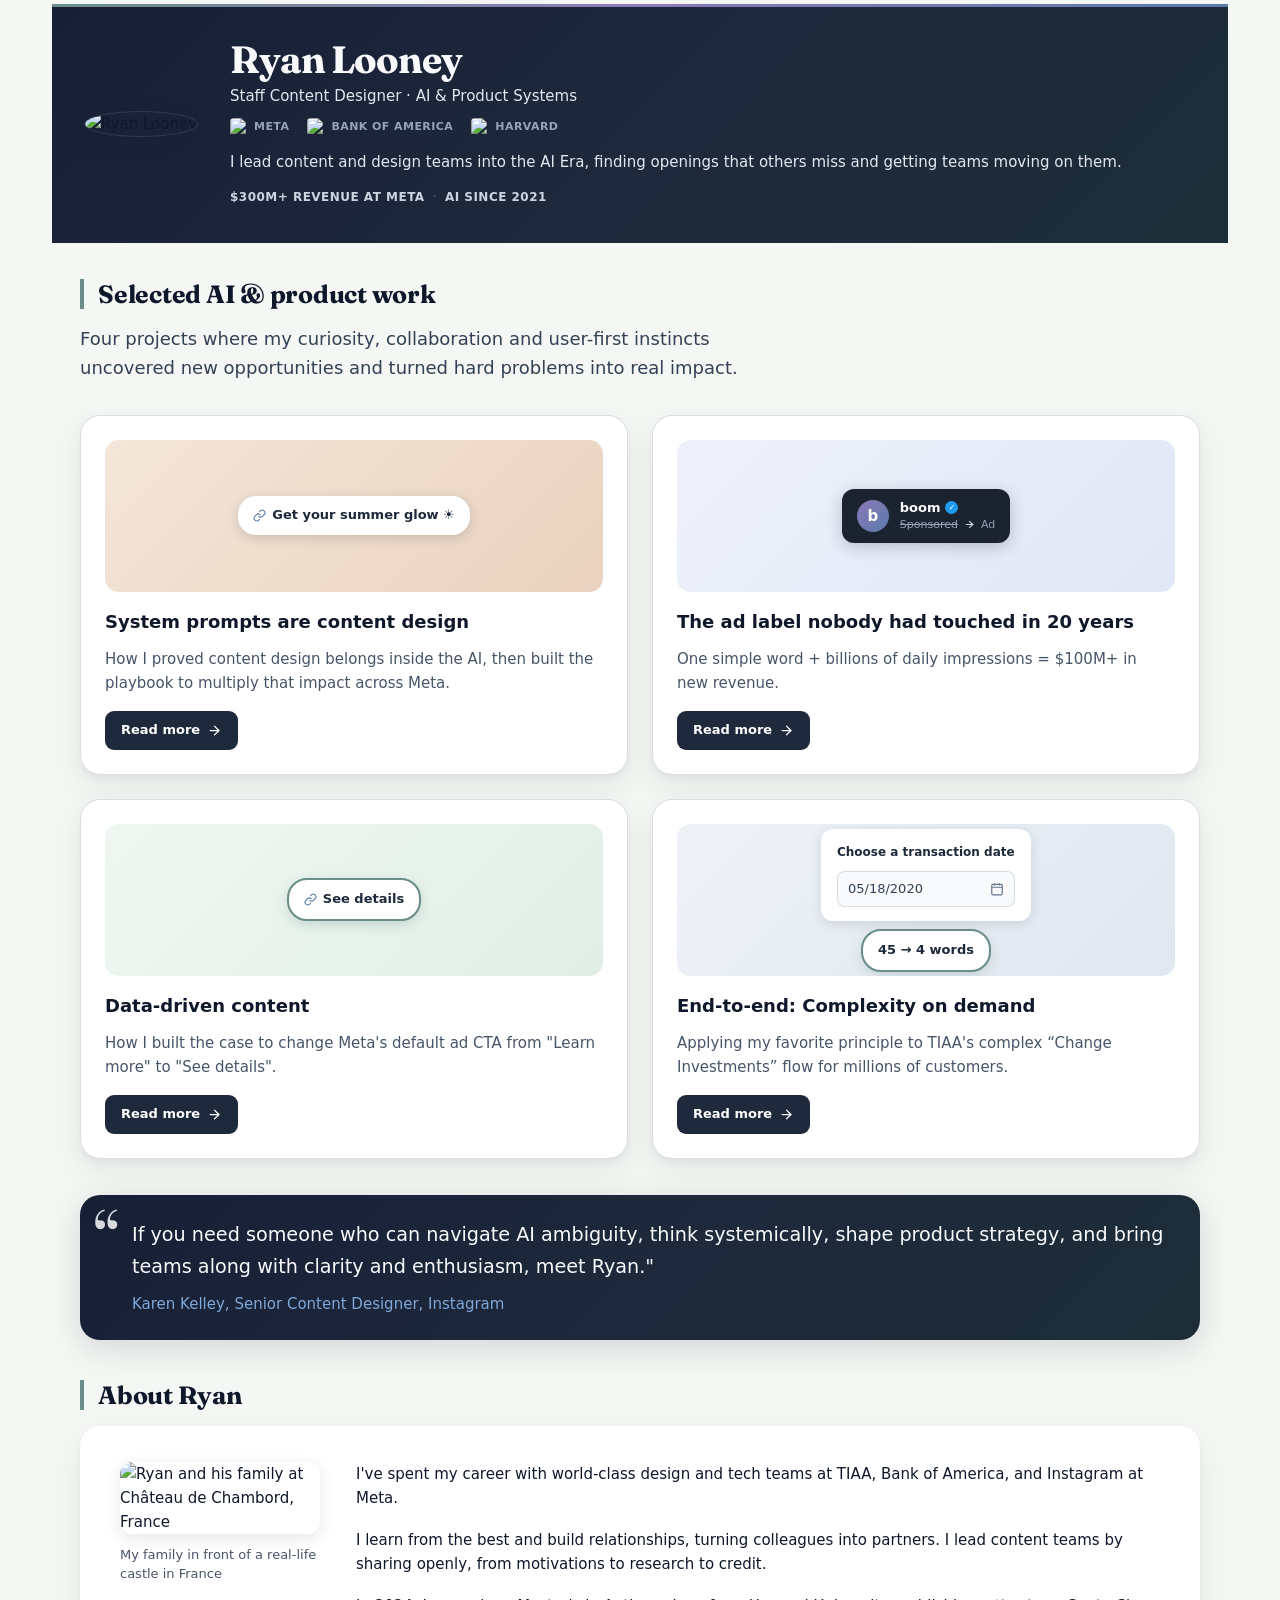
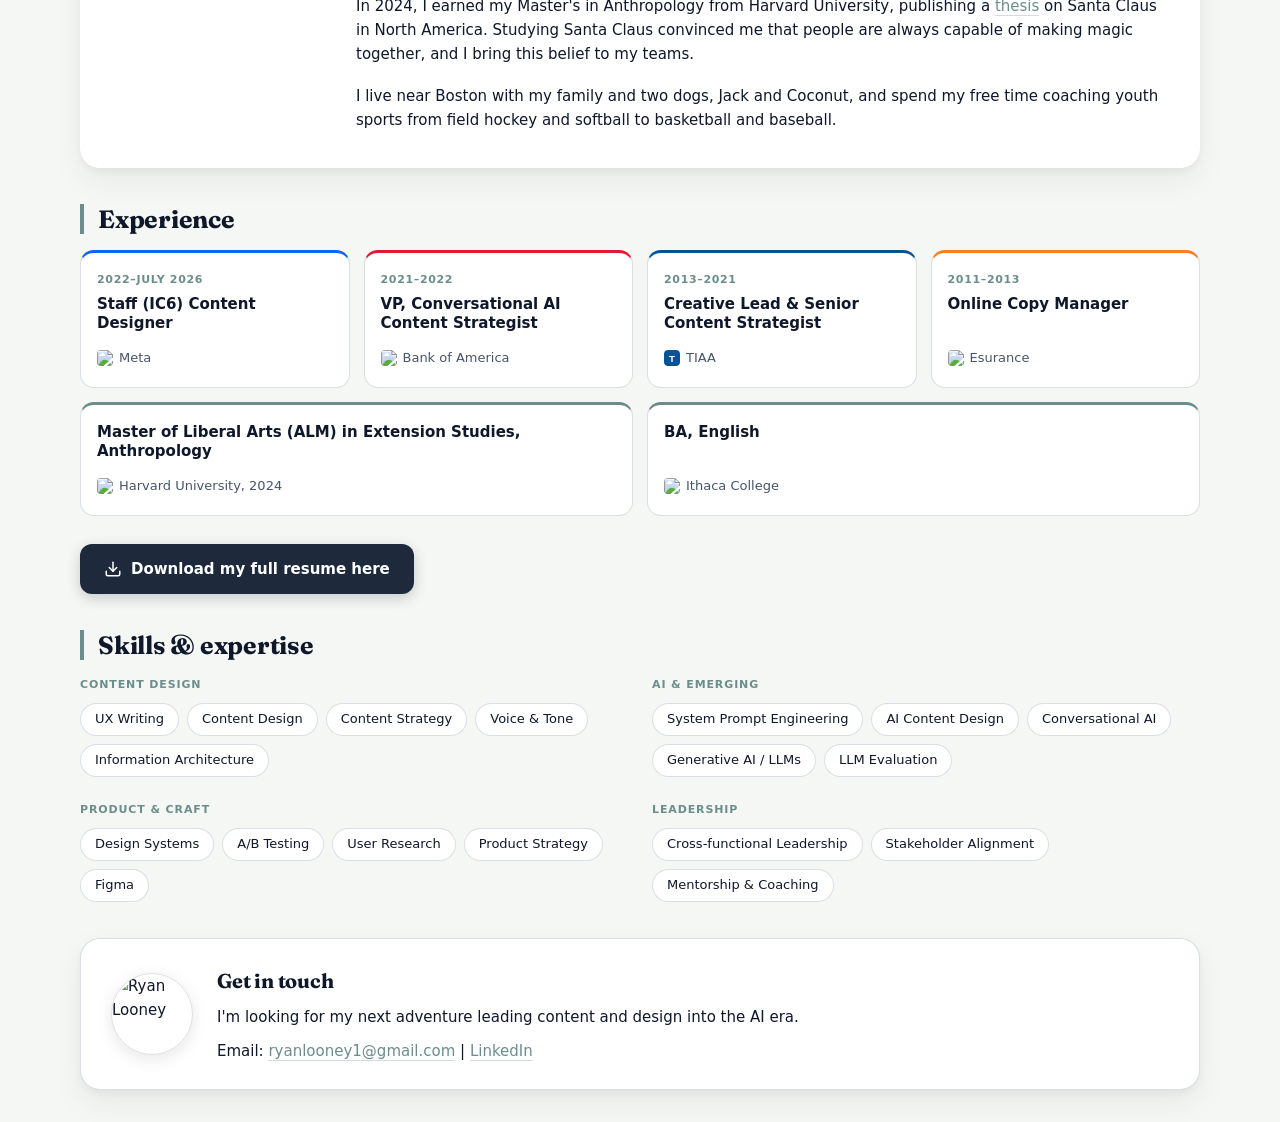
==== index.html @ 9a87dcc2 "Swap homepage pull-quote to attributed Karen Kelley testimonial Replace anonymous 'Instagram AI Lead" ====
<!doctype html>
<html lang="en">
<head>
<meta charset="utf-8">
<meta name="viewport" content="width=device-width, initial-scale=1">
<title>Ryan Looney | Staff Content Designer</title>
<meta name="description" content="Staff Content Designer at Meta with 20+ years experience in UX writing, AI content design, and product systems. Proven impact at scale — billions of impressions, hundreds of millions in revenue.">
<link rel="stylesheet" href="style.css?v=20260623">
<link rel="preconnect" href="https://fonts.googleapis.com">
<link href="https://fonts.googleapis.com/css2?family=Fraunces:wght@700;900&display=swap" rel="stylesheet">
</head>
<body>
<div class="container">
<header>
<div class="hero">
<div class="hero-grid">
<div class="hero-identity">
<img
class="hero-photo"
src="IMG_0005.jpg"
alt="Ryan Looney"
/>
</div>
<div class="hero-text">
<h1>Ryan Looney</h1>
<p class="hero-title">Staff Content Designer · AI &amp; Product Systems</p>
<div class="hero-logos">
<div class="hero-logo-item">
<img src="logos/meta.png" class="hero-logo" alt="Meta">
<span>Meta</span>
</div>
<div class="hero-logo-item">
<img src="logos/bankofamerica.png" class="hero-logo" alt="Bank of America">
<span>Bank of America</span>
</div>
<div class="hero-logo-item">
<img src="logos/harvard.png" class="hero-logo" alt="Harvard">
<span>Harvard</span>
</div>
</div>
<p class="hero-bio">
I lead content and design teams into the AI Era, finding openings that others miss and getting teams moving on them.
</p>
<div class="hero-stats">
<span>$300M+ Revenue at Meta</span>
<span class="stat-dot">·</span>
<span>AI Since 2021</span>
</div>
</div>
</div>
</div>
</header>

<section class="section" id="work">
<h2 class="section-title">Selected AI &amp; product work</h2>
<p class="section-intro">Four projects where my curiosity, collaboration and user-first instincts uncovered new opportunities and turned hard problems into real impact.</p>
<div class="card-grid">
<a class="card" href="case-study-ai-content.html">
<div class="case-thumb case-thumb--ai">
<span class="ui-chip"><svg class="chip-ico" width="13" height="13" viewBox="0 0 24 24" aria-hidden="true"><path d="M10 13a5 5 0 0 0 7.54.54l3-3a5 5 0 0 0-7.07-7.07l-1.72 1.71"></path><path d="M14 11a5 5 0 0 0-7.54-.54l-3 3a5 5 0 0 0 7.07 7.07l1.71-1.71"></path></svg>Get your summer glow ☀️</span>
</div>
<h3 class="card-title">System prompts are content design</h3>
<p>How I proved content design belongs inside the AI, then built the playbook to multiply that impact across Meta.</p>
<span class="card-readmore">Read more <svg class="rm-arrow" width="15" height="15" viewBox="0 0 24 24" aria-hidden="true"><line x1="5" y1="12" x2="19" y2="12"></line><polyline points="12 5 19 12 12 19"></polyline></svg></span>
</a>
<a class="card" href="case-study-ad-label.html">
<div class="case-thumb case-thumb--adlabel">
<span class="ad-row">
<span class="ad-av ad-av--boom">b</span>
<span class="ad-meta"><span class="ad-name">boom <span class="ad-check">✓</span></span><span class="ad-change"><span class="ad-old">Sponsored</span><svg class="ad-arrow" width="11" height="11" viewBox="0 0 24 24" aria-hidden="true"><line x1="5" y1="12" x2="19" y2="12"></line><polyline points="12 5 19 12 12 19"></polyline></svg><span class="ad-new">Ad</span></span></span>
</span>
</div>
<h3 class="card-title">The ad label nobody had touched in 20 years</h3>
<p>One simple word + billions of daily impressions = $100M+ in new revenue.</p>
<span class="card-readmore">Read more <svg class="rm-arrow" width="15" height="15" viewBox="0 0 24 24" aria-hidden="true"><line x1="5" y1="12" x2="19" y2="12"></line><polyline points="12 5 19 12 12 19"></polyline></svg></span>
</a>
<a class="card" href="case-study-default-cta.html">
<div class="case-thumb case-thumb--cta">
<span class="ui-chip ui-chip--win"><svg class="chip-ico" width="13" height="13" viewBox="0 0 24 24" aria-hidden="true"><path d="M10 13a5 5 0 0 0 7.54.54l3-3a5 5 0 0 0-7.07-7.07l-1.72 1.71"></path><path d="M14 11a5 5 0 0 0-7.54-.54l-3 3a5 5 0 0 0 7.07 7.07l1.71-1.71"></path></svg>See details</span>
</div>
<h3 class="card-title">Data-driven content</h3>
<p>How I built the case to change Meta's default ad CTA from "Learn more" to "See details".</p>
<span class="card-readmore">Read more <svg class="rm-arrow" width="15" height="15" viewBox="0 0 24 24" aria-hidden="true"><line x1="5" y1="12" x2="19" y2="12"></line><polyline points="12 5 19 12 12 19"></polyline></svg></span>
</a>
<a class="card" href="case-study-change-investments.html">
<div class="case-thumb case-thumb--tiaa">
<div class="tiaa-field">
<span class="tiaa-field-label">Choose a transaction date</span>
<span class="tiaa-field-box">05/18/2020 <svg width="14" height="14" viewBox="0 0 24 24" aria-hidden="true"><rect x="3" y="4" width="18" height="18" rx="2"></rect><line x1="3" y1="9" x2="21" y2="9"></line><line x1="8" y1="2" x2="8" y2="6"></line><line x1="16" y1="2" x2="16" y2="6"></line></svg></span>
</div>
<span class="ui-chip ui-chip--win">45 &rarr; 4 words</span>
</div>
<h3 class="card-title">End-to-end: Complexity on demand</h3>
<p>Applying my favorite principle to TIAA's complex &ldquo;Change Investments&rdquo; flow for millions of customers.</p>
<span class="card-readmore">Read more <svg class="rm-arrow" width="15" height="15" viewBox="0 0 24 24" aria-hidden="true"><line x1="5" y1="12" x2="19" y2="12"></line><polyline points="12 5 19 12 12 19"></polyline></svg></span>
</a>
</div>
</section>

<section class="section" id="about">
<div class="pullquote pullquote--dark">
<blockquote>If you need someone who can navigate AI ambiguity, think systemically, shape product strategy, and bring teams along with clarity and enthusiasm, meet Ryan."</blockquote>
<cite>Karen Kelley, Senior Content Designer, Instagram</cite>
</div>
<h2 class="section-title">About Ryan</h2>
<div class="about-card">
<div class="about-media">
<img src="family-photo.jpg" alt="Ryan and his family at Château de Chambord, France" class="about-photo">
<p class="about-caption">My family in front of a real-life castle in France</p>
</div>
<div class="about-prose">
<p>
I've spent my career with world-class design and tech teams at TIAA, Bank of America, and Instagram at Meta.
</p>
<p>
I learn from the best and build relationships, turning colleagues into partners. I lead content teams by sharing openly, from motivations to research to credit.
</p>
<p>
In 2024, I earned my Master's in Anthropology from Harvard University, publishing a <a href="https://dash.harvard.edu/entities/publication/1bf64f04-dd02-4241-80ca-16e0665d2685">thesis</a> on Santa Claus in North America. Studying Santa Claus convinced me that people are always capable of making magic together, and I bring this belief to my teams.
</p>
<p>
I live near Boston with my family and two dogs, Jack and Coconut, and spend my free time coaching youth sports from field hockey and softball to basketball and baseball.
</p>
</div>
</div>
</section>

<section class="section" id="experience">
<h2 class="section-title">Experience</h2>
<div class="timeline">
<div class="timeline-item timeline-item--meta">
<div class="timeline-date">2022–July 2026</div>
<div class="timeline-role">Staff (IC6) Content Designer</div>
<div class="timeline-company"><img src="logos/meta.png" class="timeline-logo" alt="Meta">Meta</div>
</div>
<div class="timeline-item timeline-item--boa">
<div class="timeline-date">2021–2022</div>
<div class="timeline-role">VP, Conversational AI Content Strategist</div>
<div class="timeline-company"><img src="logos/bankofamerica.png" class="timeline-logo" alt="Bank of America">Bank of America</div>
</div>
<div class="timeline-item timeline-item--tiaa">
<div class="timeline-date">2013–2021</div>
<div class="timeline-role">Creative Lead &amp; Senior Content Strategist</div>
<div class="timeline-company"><img src="logos/tiaa.svg" class="timeline-logo" alt="TIAA">TIAA</div>
</div>
<div class="timeline-item timeline-item--esurance">
<div class="timeline-date">2011–2013</div>
<div class="timeline-role">Online Copy Manager</div>
<div class="timeline-company"><img src="logos/esurance.png" class="timeline-logo" alt="Esurance">Esurance</div>
</div>
</div>
<div class="timeline-education">
<div class="timeline-edu-item">
<div class="timeline-role">Master of Liberal Arts (ALM) in Extension Studies, Anthropology</div>
<div class="timeline-company"><img src="logos/harvard.png" class="timeline-logo" alt="Harvard">Harvard University, 2024</div>
</div>
<div class="timeline-edu-item">
<div class="timeline-role">BA, English</div>
<div class="timeline-company"><img src="logos/ithaca.png" class="timeline-logo" alt="Ithaca College">Ithaca College</div>
</div>
</div>
<div class="resume-cta">
<a class="btn-resume" href="Ryan%20Looney_Resume%202026.pdf" download>
<svg width="18" height="18" viewBox="0 0 24 24" aria-hidden="true"><path d="M21 15v4a2 2 0 0 1-2 2H5a2 2 0 0 1-2-2v-4"></path><polyline points="7 10 12 15 17 10"></polyline><line x1="12" y1="15" x2="12" y2="3"></line></svg>
Download my full resume here
</a>
</div>
</section>

<section class="section" id="skills">
<h2 class="section-title">Skills &amp; expertise</h2>
<div class="skills-group">
<div class="skills-category">
<span class="skills-label">Content Design</span>
<div class="skills-pills">
<span class="skill-pill">UX Writing</span>
<span class="skill-pill">Content Design</span>
<span class="skill-pill">Content Strategy</span>
<span class="skill-pill">Voice &amp; Tone</span>
<span class="skill-pill">Information Architecture</span>
</div>
</div>
<div class="skills-category">
<span class="skills-label">AI &amp; Emerging</span>
<div class="skills-pills">
<span class="skill-pill">System Prompt Engineering</span>
<span class="skill-pill">AI Content Design</span>
<span class="skill-pill">Conversational AI</span>
<span class="skill-pill">Generative AI / LLMs</span>
<span class="skill-pill">LLM Evaluation</span>
</div>
</div>
<div class="skills-category">
<span class="skills-label">Product &amp; Craft</span>
<div class="skills-pills">
<span class="skill-pill">Design Systems</span>
<span class="skill-pill">A/B Testing</span>
<span class="skill-pill">User Research</span>
<span class="skill-pill">Product Strategy</span>
<span class="skill-pill">Figma</span>
</div>
</div>
<div class="skills-category">
<span class="skills-label">Leadership</span>
<div class="skills-pills">
<span class="skill-pill">Cross-functional Leadership</span>
<span class="skill-pill">Stakeholder Alignment</span>
<span class="skill-pill">Mentorship &amp; Coaching</span>
</div>
</div>
</div>
</section>

<section class="section" id="contact">
<div class="contact-card">
<img class="contact-photo" src="IMG_0005.jpg" alt="Ryan Looney">
<div class="contact-body">
<h2 class="contact-title">Get in touch</h2>
<p>I'm looking for my next adventure leading content and design into the AI era.</p>
<p class="contact-links">Email: <a href="mailto:ryanlooney1@gmail.com">ryanlooney1@gmail.com</a> | <a href="https://www.linkedin.com/in/ryanjlooney/">LinkedIn</a></p>
</div>
</div>
</section>

</div>
</body>
</html>
---- style.css ----
:root{
  --bg:#f5f7f4;
  --text:#0f172a;
  --muted:#334155;
  --muted2:#475569;
  --line:rgba(148,163,184,.35);
  --accent:#6b8e8b;
}

body{
  margin:0;
  background:var(--bg);
  color:var(--text);
  font-family:system-ui,-apple-system,BlinkMacSystemFont,'Segoe UI',Roboto,sans-serif;
  font-size:15px;
  line-height:1.6;
}

a{
  color:var(--accent);
  text-decoration:none;
  border-bottom:1px solid rgba(107,142,139,.3);
  transition:color .18s ease, border-color .18s ease;
}
a:hover{
  color:var(--text);
  border-bottom-color:var(--accent);
}

.container{max-width:1120px;padding:32px;margin:0 auto;}

header{
  background:linear-gradient(135deg,#171f35 0%,#1e293b 55%,#1c2d38 100%);
  margin:-28px -28px 0;
  padding:28px 32px 36px;
  position:relative;
  border-bottom:none;
}
header::before{
  content:'';
  position:absolute;
  top:0;
  left:0;
  right:0;
  height:3px;
  background:linear-gradient(90deg,#6b8e8b,#8b7ab8,#5a7aaa);
  pointer-events:none;
}
header h1{color:#f8fafc;font-size:38px;}
header h3{color:#94a3b8;font-size:16px;line-height:1.5;font-weight:500;margin:10px 0 0;}
header a{color:#94a3b8;border-bottom:none;}
header a:hover{color:#f8fafc;border-bottom:none;}
header .hero-title{color:#e2e8f0;}
header .hero-bio{color:#e2e8f0;}
header .hero-stats{color:#cbd5e1;}
header .stat-dot{color:#64748b;}
nav{display:flex;flex-wrap:wrap;gap:14px;margin-top:12px;}
nav a{color:var(--accent);text-decoration:none;border-bottom:none;font-weight:500;}
nav a:hover{color:#f8fafc;border-bottom:none;}

.hero{padding:8px 0 0;}

.hero-grid{
  display:flex;
  align-items:center;
  gap:2rem;
}

.hero-identity{
  flex:0 0 auto;
}

.hero-text{
  flex:1 1 auto;
  min-width:0;
}

.hero-photo{
  width:150px;
  height:150px;
  flex-shrink:0;
  border-radius:50%;
  border:1px solid rgba(125,133,139,.25);
  object-fit:cover;
  box-shadow:0 8px 24px rgba(15,23,42,.10);
}

.hero h1{
  font-size:38px;
  margin:0 0 4px;
}

.hero-title{
  font-size:15px;
  font-weight:500;
  color:var(--muted);
  margin:0 0 10px;
}

.hero-stats{
  display:flex;
  align-items:center;
  flex-wrap:wrap;
  gap:8px;
  font-size:12px;
  font-weight:600;
  color:var(--accent);
  letter-spacing:.04em;
  text-transform:uppercase;
  margin:14px 0 0;
}

.hero-logos{
  display:flex;
  align-items:center;
  flex-wrap:wrap;
  gap:18px;
  margin:0 0 14px;
}
.hero-logo-item{
  display:flex;
  align-items:center;
  gap:6px;
  font-size:11px;
  font-weight:600;
  color:#94a3b8;
  letter-spacing:.04em;
  text-transform:uppercase;
}
.hero-logo{
  height:18px;
  width:18px;
  object-fit:contain;
  border-radius:4px;
  flex-shrink:0;
}

.hero-bio{
  font-size:15px;
  color:var(--muted);
  margin:0;
}

@media(max-width:600px){
  .hero-grid{flex-direction:column;align-items:center;text-align:center;gap:1.5rem;}
  .hero h1{margin:14px 0 6px;}
  .hero-stats{justify-content:center;}
  nav{justify-content:center;}
  .hero-logos{flex-wrap:wrap;justify-content:center;}
}

h1{font-size:66px;font-family:'Fraunces',serif;letter-spacing:-.03em;line-height:1.05;margin:0 0 16px;text-wrap:balance;}
h2{font-family:'Fraunces',serif;}
h3{margin:12px 0 24px;font-weight:500;color:var(--muted);}
.stat-dot{
  color:var(--muted2);
  font-weight:400;
}

.section{margin-top:36px;}
.section-title{
  font-family:'Fraunces',serif;
  font-weight:700;
  font-size:25px;
  line-height:1.2;
  letter-spacing:-.01em;
  text-transform:none;
  color:var(--text);
  border-left:4px solid var(--accent);
  padding-left:14px;
  margin:0 0 16px;
}
.section-intro{
  font-size:18px;
  line-height:1.6;
  color:var(--muted);
  max-width:60ch;
  margin:0 0 32px;
}

/* ── Contact section ── */
#contact .section-title{ font-size:18px; }
.contact-card{
  display:flex;
  align-items:center;
  gap:24px;
  border:1px solid var(--line);
  border-radius:20px;
  padding:26px 30px;
  background:#fff;
  box-shadow:0 4px 6px rgba(15,23,42,.04), 0 12px 32px rgba(15,23,42,.06);
}
.contact-photo{
  width:80px;
  height:80px;
  border-radius:50%;
  flex-shrink:0;
  object-fit:cover;
  border:1px solid rgba(125,133,139,.25);
  box-shadow:0 4px 16px rgba(15,23,42,.10);
}
.contact-body{ min-width:0; }
.contact-title{
  font-family:'Fraunces',serif;
  font-size:20px;
  font-weight:700;
  letter-spacing:-.01em;
  color:var(--text);
  margin:0 0 8px;
}
.contact-body p{ margin:0 0 6px; }
.contact-body p:first-of-type{ margin:0 0 10px; }
.contact-body p:last-child{ margin:0; }
@media(max-width:560px){
  .contact-card{ flex-direction:column; text-align:center; gap:18px; }
}

img{
  max-width:100%;
  height:auto;
}

.card-grid{
  display:grid;
  grid-template-columns:repeat(3, minmax(0,1fr));
  gap:24px;
  align-items:stretch;
}
#work .card-grid{ grid-template-columns:repeat(2,minmax(0,1fr)); }
@media(max-width:760px){ #work .card-grid{ grid-template-columns:1fr; } }

.card{
  display:flex;
  flex-direction:column;
  min-width:0;
  padding:24px;
  border:1px solid var(--line);
  border-radius:20px;
  background:#fff;
  text-decoration:none;
  border-bottom-width:1px;
  color:inherit;
  overflow:hidden;
  box-shadow:0 4px 6px rgba(15,23,42,.04), 0 12px 32px rgba(15,23,42,.07);
  transition:transform .2s ease-out, box-shadow .2s ease-out, border-color .2s ease-out;
}

.card:hover{
  transform:translateY(-3px);
  box-shadow:0 8px 16px rgba(15,23,42,.06), 0 24px 48px rgba(15,23,42,.10);
  border-color:rgba(107,142,139,.4);
}

.card h3{
  margin:0 0 14px;
  text-wrap:balance;
}

.card p{margin:0 0 16px;color:var(--muted2);text-wrap:pretty;}

/* ── Case study cards: title, read-more, thumbnail ── */
.card-title{
  font-size:18px;
  font-weight:700;
  color:var(--text);
  line-height:1.3;
  margin:0 0 8px;
  text-wrap:balance;
}
.card-readmore{
  margin-top:auto;
  align-self:flex-start;
  display:inline-flex;
  align-items:center;
  gap:7px;
  background:#1e293b;
  color:#fff;
  font-size:13px;
  font-weight:600;
  padding:9px 16px;
  border-radius:9px;
  transition:background .18s ease;
}
.card:hover .card-readmore{ background:#0f172a; }
.rm-arrow{
  width:15px;height:15px;stroke:#fff;fill:none;
  stroke-width:2;stroke-linecap:round;stroke-linejoin:round;
  transition:transform .18s ease;
}
.card:hover .rm-arrow{ transform:translateX(3px); }

.case-thumb{
  position:relative;
  height:152px;
  margin:0 0 18px;
  border-radius:14px;
  overflow:hidden;
  display:flex;
  flex-direction:column;
  align-items:center;
  justify-content:center;
  gap:10px;
  padding:18px;
  box-sizing:border-box;
}
.case-thumb--ai{ background:linear-gradient(135deg,#f4e6d8,#e9d2bf); }
.case-thumb--adlabel{ background:linear-gradient(135deg,#eef1fb,#e0e7f6); }
.case-thumb--cta{ background:linear-gradient(135deg,#f0f7f2,#e0efe6); }
.case-thumb--tiaa{ background:linear-gradient(135deg,#eef2f7,#e0e7f0); }
.tiaa-field{
  background:#fff;
  border-radius:12px;
  padding:14px 16px;
  box-shadow:0 3px 12px rgba(15,23,42,.12);
  display:flex;
  flex-direction:column;
  gap:8px;
  width:210px;
  max-width:100%;
  box-sizing:border-box;
}
.tiaa-field-label{ font-size:12px;font-weight:700;color:#1e293b; }
.tiaa-field-box{
  display:flex;
  align-items:center;
  justify-content:space-between;
  gap:8px;
  font-size:13px;
  color:#334155;
  background:#f8fafc;
  border:1px solid var(--line);
  border-radius:8px;
  padding:7px 10px;
}
.tiaa-field-box svg{ width:14px;height:14px;stroke:#64748b;fill:none;stroke-width:2;flex-shrink:0; }

/* CTA chips */
.ui-chip{
  display:inline-flex;
  align-items:center;
  gap:6px;
  max-width:100%;
  background:#fff;
  color:#1e293b;
  font-size:13px;
  font-weight:600;
  padding:9px 15px;
  border-radius:18px;
  box-shadow:0 3px 12px rgba(15,23,42,.16);
  white-space:nowrap;
}
.ui-chip--win{ outline:2px solid var(--accent); box-shadow:0 4px 14px rgba(107,142,139,.35); }
.chip-ico{ width:13px;height:13px;stroke:#5a7aaa;fill:none;stroke-width:2;flex-shrink:0; }

/* Ad-preview row (single) */
.ad-row{
  display:inline-flex;
  align-items:center;
  gap:11px;
  max-width:100%;
  background:#1c2330;
  border-radius:12px;
  padding:11px 15px;
  box-shadow:0 4px 16px rgba(15,23,42,.22);
}
.ad-av{
  width:32px;height:32px;border-radius:50%;flex-shrink:0;
  display:flex;align-items:center;justify-content:center;
  font-size:15px;font-weight:700;color:#fff;
}
.ad-av--boom{ background:linear-gradient(135deg,#8b7ab8,#5a7aaa); }
.ad-meta{ display:flex;flex-direction:column;gap:3px;line-height:1.2; }
.ad-name{ display:inline-flex;align-items:center;gap:5px;color:#fff;font-size:13px;font-weight:600; }
.ad-check{
  display:inline-flex;align-items:center;justify-content:center;
  width:13px;height:13px;border-radius:50%;
  background:#1d9bf0;color:#fff;font-size:8px;font-weight:700;
}
.ad-change{ display:inline-flex;align-items:center;gap:6px;font-size:11px; }
.ad-old{ color:#94a3b8;text-decoration:line-through; }
.ad-arrow{ stroke:#cbd5e1;fill:none;stroke-width:2.5;stroke-linecap:round;stroke-linejoin:round;flex-shrink:0; }
.ad-new{ color:#94a3b8; }

.project-visual{
  width:100%;
  height:180px;
  margin:0 0 16px;
  border-radius:20px;
  border:1px solid var(--line);
  background:#f8fafc;
  display:flex;
  align-items:center;
  justify-content:center;
  position:relative;
  overflow:hidden;
}
.card-visual-title{
  font-family:'Fraunces',serif;
  font-size:22px;
  font-weight:700;
  color:var(--text);
  line-height:1.25;
  margin:0;
  padding:20px;
  text-wrap:balance;
  position:relative;
  z-index:1;
  align-self:flex-end;
}

.project-visual::before,
.project-visual::after{
  content:'';
  position:absolute;
  border-radius:50%;
  pointer-events:none;
}

/* Card 1 — Red */
.pv--red{ background:linear-gradient(145deg,#faf5f5,#f2e8e8); }
.pv--red::before{ width:140px;height:140px;background:#c0a0a0;opacity:.14;top:-36px;right:-24px; }
.pv--red::after{  width:80px; height:80px; background:#c0a0a0;opacity:.09;bottom:-20px;left:28px; }
/* Card 2 — Blue */
.pv--blue{ background:linear-gradient(145deg,#f4f7fd,#e8eef8); }
.pv--blue::before{ width:160px;height:160px;background:#8aa0c8;opacity:.13;bottom:-44px;left:-28px; }
.pv--blue::after{  width:70px; height:70px; background:#8aa0c8;opacity:.10;top:16px;right:24px; }

/* Card 3 — Yellow */
.pv--yellow{ background:linear-gradient(145deg,#faf8f0,#f4ede0); }
.pv--yellow::before{ width:130px;height:130px;background:#b8a060;opacity:.13;top:-28px;left:50%;transform:translateX(-50%); }
.pv--yellow::after{  width:75px; height:75px; background:#b8a060;opacity:.10;bottom:-14px;right:22px; }


.expertise-callout{
  margin-top:1.5rem;
  padding:1.5rem 1.5rem 1.6rem;
  border-left:4px solid var(--accent);
  border-radius:16px;
  background:rgba(107,142,139,.12);
  box-shadow:0 2px 12px rgba(107,142,139,.08);
}

.expertise-callout h3{
  margin:0 0 .55rem;
  font-size:1.05rem;
  line-height:1.3;
}
.key-insight-header{
  display:flex;
  align-items:center;
  gap:10px;
  margin-bottom:.55rem;
}
.key-insight-header h3{
  margin:0;
}
.key-insight-icon{
  width:32px;
  height:32px;
  background:rgba(107,142,139,.15);
  border-radius:8px;
  display:flex;
  align-items:center;
  justify-content:center;
  flex-shrink:0;
}
.key-insight-icon svg{
  width:17px;
  height:17px;
  stroke:var(--accent);
  fill:none;
  stroke-width:1.75;
  stroke-linecap:round;
  stroke-linejoin:round;
}

.expertise-callout p{
  margin:0;
  color:var(--muted);
}


/* ── Skills ── */
.skills-group{
  display:grid;
  grid-template-columns:repeat(2,1fr);
  gap:24px;
}
.skills-category{
  display:flex;
  flex-direction:column;
  gap:10px;
}
.skills-label{
  font-size:11px;
  font-weight:700;
  color:var(--accent);
  letter-spacing:.08em;
  text-transform:uppercase;
}
.skills-pills{
  display:flex;
  flex-wrap:wrap;
  gap:8px;
}
.skill-pill{
  font-size:13px;
  font-weight:500;
  color:var(--text);
  background:#fff;
  border:1px solid var(--line);
  border-radius:20px;
  padding:5px 14px;
  cursor:default;
}
@media(max-width:700px){
  .skills-group{ grid-template-columns:1fr; }
}

/* ── Timeline (horizontal) ── */
.timeline{
  display:grid;
  grid-template-columns:repeat(4,minmax(0,1fr));
  gap:14px;
  margin-top:8px;
}
.timeline-item{
  display:flex;
  flex-direction:column;
  gap:6px;
  background:#fff;
  border:1px solid var(--line);
  border-top:3px solid var(--accent);
  border-radius:14px;
  padding:18px 16px;
}
.timeline-date{
  font-size:11px;
  font-weight:700;
  color:var(--accent);
  letter-spacing:.06em;
  text-transform:uppercase;
}
.timeline-role{
  font-size:15px;
  font-weight:700;
  color:var(--text);
  line-height:1.3;
}
.timeline-company{
  font-size:13px;
  color:var(--muted2);
  margin-top:auto;
  padding-top:8px;
  display:flex;
  align-items:center;
  gap:6px;
}
.timeline-logo{
  height:16px;
  width:16px;
  object-fit:contain;
  border-radius:4px;
  flex-shrink:0;
}
.timeline-education{
  margin-top:14px;
  display:grid;
  grid-template-columns:repeat(2,minmax(0,1fr));
  gap:14px;
}
.timeline-edu-item{
  display:flex;
  flex-direction:column;
  gap:6px;
  background:#fff;
  border:1px solid var(--line);
  border-top:3px solid var(--accent);
  border-radius:14px;
  padding:18px 16px;
}
.timeline-edu-item .timeline-role{
  font-size:15px;
}
/* company accent (top border) */
.timeline-item--meta{ border-top-color:#0866FF; }
.timeline-item--boa{ border-top-color:#E31837; }
.timeline-item--tiaa{ border-top-color:#005495; }
.timeline-item--esurance{ border-top-color:#F58020; }

@media(max-width:900px){
  .timeline{ grid-template-columns:repeat(2,minmax(0,1fr)); }
}
@media(max-width:600px){
  .timeline-education{ grid-template-columns:1fr; }
}

/* ── Résumé button ── */
.resume-cta{
  margin-top:28px;
}
.btn-resume{
  display:inline-flex;
  align-items:center;
  gap:9px;
  background:#1e293b;
  color:#fff;
  font-weight:600;
  font-size:15px;
  padding:13px 24px;
  border-radius:12px;
  border-bottom:none;
  box-shadow:0 4px 14px rgba(15,23,42,.20);
  transition:transform .18s ease, box-shadow .18s ease, background .18s ease;
}
.btn-resume:hover{
  background:#0f172a;
  color:#fff;
  border-bottom:none;
  transform:translateY(-2px);
  box-shadow:0 8px 22px rgba(15,23,42,.28);
}
.btn-resume svg{
  width:18px;
  height:18px;
  stroke:#fff;
  fill:none;
  stroke-width:2;
  stroke-linecap:round;
  stroke-linejoin:round;
}

.about-card{
  display:grid;
  grid-template-columns:200px 1fr;
  gap:36px;
  align-items:start;
  background:#fff;
  border-radius:20px;
  padding:36px 40px;
  box-shadow:0 4px 6px rgba(15,23,42,.04), 0 12px 32px rgba(15,23,42,.06);
}
.about-media{
  display:flex;
  flex-direction:column;
  gap:12px;
}
.about-photo{
  display:block;
  width:100%;
  height:auto;
  border-radius:12px;
  box-shadow:0 4px 16px rgba(15,23,42,.10);
}
.about-caption{
  margin:0;
  font-size:13px;
  line-height:1.4;
  color:var(--muted2);
}
.about-prose p{
  margin:0 0 18px;
}
.about-prose p:last-child{
  margin-bottom:0;
}
@media(max-width:700px){
  .about-card{ grid-template-columns:1fr; gap:24px; padding:28px 24px; }
  .about-media{ max-width:240px; }
}

@media(max-width:900px){
  .card-grid{
    grid-template-columns:1fr;
  }
}

/* ── What I'd do differently ── */
.expertise-callout .what-id-do{
  margin-top:.75rem;
  color:var(--muted2);
  font-size:15px;
}

/* ── AI Expertise Pillars ── */
.ai-pillars{
  display:grid;
  grid-template-columns:repeat(5,1fr);
  gap:16px;
}
.ai-pillar{
  background:#fff;
  border:1px solid var(--line);
  border-radius:18px;
  padding:24px 20px;
  display:flex;
  flex-direction:column;
  gap:10px;
  transition:transform .2s ease-out, box-shadow .2s ease-out;
}
.ai-pillar:hover{
  transform:translateY(-2px);
  box-shadow:0 12px 30px rgba(15,23,42,.08);
}
.ai-pillar-icon{
  width:40px;
  height:40px;
  background:rgba(107,142,139,.10);
  border-radius:10px;
  display:flex;
  align-items:center;
  justify-content:center;
  flex-shrink:0;
}
.ai-pillar-icon svg{
  width:20px;
  height:20px;
  stroke:var(--accent);
  fill:none;
  stroke-width:1.75;
  stroke-linecap:round;
  stroke-linejoin:round;
}
.ai-pillar-label{
  font-size:14px;
  font-weight:700;
  color:var(--text);
  line-height:1.3;
}
.ai-pillar-desc{
  font-size:14px;
  color:var(--muted2);
  margin:0;
  line-height:1.6;
}

/* Pillar color variants */
.ai-pillar--teal{ background:linear-gradient(145deg,#f0f7f6,#e6f2f1); }
.ai-pillar--teal .ai-pillar-icon{ background:rgba(107,142,139,.18); }
.ai-pillar--teal .ai-pillar-icon svg{ stroke:#6b8e8b; }

.ai-pillar--blue{ background:linear-gradient(145deg,#f0f5ff,#e8effe); }
.ai-pillar--blue .ai-pillar-icon{ background:rgba(90,122,170,.15); }
.ai-pillar--blue .ai-pillar-icon svg{ stroke:#5a7aaa; }

.ai-pillar--violet{ background:linear-gradient(145deg,#f5f0ff,#ede8fd); }
.ai-pillar--violet .ai-pillar-icon{ background:rgba(139,122,184,.15); }
.ai-pillar--violet .ai-pillar-icon svg{ stroke:#8b7ab8; }

.ai-pillar--amber{ background:linear-gradient(145deg,#fdf8ef,#faf2e2); }
.ai-pillar--amber .ai-pillar-icon{ background:rgba(160,128,64,.15); }
.ai-pillar--amber .ai-pillar-icon svg{ stroke:#a08040; }

.ai-pillar--rose{ background:linear-gradient(145deg,#fff0f3,#fde8ec); }
.ai-pillar--rose .ai-pillar-icon{ background:rgba(176,96,112,.15); }
.ai-pillar--rose .ai-pillar-icon svg{ stroke:#b06070; }

@media(max-width:900px){
  .ai-pillars{ grid-template-columns:repeat(3,1fr); }
}
@media(max-width:560px){
  .ai-pillars{ grid-template-columns:repeat(2,1fr); }
}

/* ── AI workflow flow diagram ── */
.ai-flow{
  display:flex;
  align-items:stretch;
  gap:8px;
  flex-wrap:wrap;
}
.ai-flow-step{
  flex:1;
  min-width:160px;
  background:#fff;
  border:1px solid var(--line);
  border-radius:18px;
  padding:24px 20px;
  display:flex;
  flex-direction:column;
  gap:6px;
  transition:transform .2s ease-out, box-shadow .2s ease-out;
}
.ai-flow-step:hover{
  transform:translateY(-2px);
  box-shadow:0 12px 30px rgba(15,23,42,.08);
}
.ai-flow-num{
  font-size:11px;
  font-weight:700;
  color:var(--accent);
  letter-spacing:.08em;
  text-transform:uppercase;
}
.ai-flow-label{
  font-size:15px;
  font-weight:700;
  color:var(--text);
  line-height:1.3;
}

.ai-flow-desc{
  font-size:16px;
  color:var(--muted2);
  margin:8px 0 0;
  line-height:1.7;
}
.ai-flow-arrow{
  font-size:22px;
  color:var(--muted2);
  padding-top:46px;
  flex-shrink:0;
  align-self:flex-start;
}
@media(max-width:700px){
  .ai-flow{ flex-direction:column; }
  .ai-flow-arrow{ transform:rotate(90deg); align-self:center; padding-top:0; }
}

/* Flow step color variants */
.ai-flow-step--green{ background:linear-gradient(145deg,#f0f7f2,#e4f2e8); }
.ai-flow-step--green .ai-flow-num{ color:#4e8a62; }

.ai-flow-step--amber{ background:linear-gradient(145deg,#fdf8ef,#faf2e2); }
.ai-flow-step--amber .ai-flow-num{ color:#a08040; }

.ai-flow-step--violet{ background:linear-gradient(145deg,#f5f0ff,#ede8fd); }
.ai-flow-step--violet .ai-flow-num{ color:#8b7ab8; }

.ai-flow-step--blue{ background:linear-gradient(145deg,#f0f5ff,#e8effe); }
.ai-flow-step--blue .ai-flow-num{ color:#5a7aaa; }


/* ── Case study nav (Home / Next) ── */
.case-nav{
  display:flex;
  justify-content:space-between;
  margin:0 0 8px;
}

/* ── Case study meta line ── */
.case-meta{
  font-size:12px;
  font-weight:600;
  letter-spacing:.06em;
  text-transform:uppercase;
  color:#94a3b8;
  margin:12px 0 0;
}

/* ── Pull quote ── */
.pullquote{
  margin:0;
  padding:32px 36px 32px 52px;
  background:linear-gradient(135deg,rgba(107,142,139,.10),rgba(107,142,139,.06));
  border-left:4px solid var(--accent);
  border-radius:20px;
  position:relative;
  box-shadow:0 2px 16px rgba(107,142,139,.10);
}
.pullquote::before{
  content:'\201C';
  font-family:'Fraunces',serif;
  font-size:76px;
  color:var(--accent);
  opacity:.4;
  line-height:1;
  position:absolute;
  top:8px;
  left:14px;
}
.pullquote blockquote{
  margin:0 0 16px;
  font-size:1.2rem;
  font-style:italic;
  line-height:1.65;
  color:var(--text);
}
.pullquote cite{
  font-size:13px;
  font-weight:600;
  color:var(--muted2);
  font-style:normal;
  letter-spacing:.04em;
  text-transform:uppercase;
}

/* ── Dark testimonial banner ── */
.pullquote--dark{
  background:linear-gradient(135deg,#171f35 0%,#1e293b 55%,#1c2d38 100%);
  border-left:none;
  box-shadow:0 8px 32px rgba(15,23,42,.14);
  padding:24px 36px 24px 52px;
  margin:0 0 40px;
}
.pullquote--dark::before{
  color:#f8fafc;
  opacity:.85;
}
.pullquote--dark blockquote{
  color:#f8fafc;
  font-style:normal;
  margin-bottom:10px;
}
.pullquote--dark cite{
  color:#7fa8d9;
  text-transform:none;
  letter-spacing:0;
  font-weight:500;
  font-size:15px;
}

/* ── Before / After table ── */
/* ── CTA before/after (default-cta page) ── */
.cta-ba{
  display:flex;
  align-items:center;
  justify-content:center;
  gap:28px;
  flex-wrap:wrap;
}
.cta-ba-after{
  display:flex;
  align-items:flex-start;
  gap:28px;
  flex-wrap:wrap;
  justify-content:center;
}
.cta-ba-item{
  margin:0;
  display:flex;
  flex-direction:column;
  align-items:center;
  gap:14px;
  width:150px;
}
.cta-ba-item img{
  width:150px;
  border-radius:20px;
  display:block;
  box-shadow:0 0 0 6px #1e293b, 0 16px 36px rgba(15,23,42,.22);
}
.cta-ba-label{
  font-size:14px;
  font-weight:600;
  color:var(--text);
  line-height:1.35;
  text-align:center;
}
.cta-ba-arrow{
  font-size:28px;
  color:var(--accent);
  font-weight:700;
  flex-shrink:0;
}
@media(max-width:640px){
  .cta-ba{ gap:20px; }
  .cta-ba-after{ gap:20px; }
  .cta-ba-arrow{ transform:rotate(90deg); }
}


/* ── Card color variants ── */
.card--blue{ background:linear-gradient(145deg,#f0f5ff,#e8effe); border-color:rgba(90,122,170,.2); }
.card--violet{ background:linear-gradient(145deg,#f5f0ff,#ede8fd); border-color:rgba(139,122,184,.2); }
.card--amber{ background:linear-gradient(145deg,#fdf8ef,#faf2e2); border-color:rgba(160,128,64,.2); }
.card--green{ background:linear-gradient(145deg,#f0f7f2,#e4f2e8); border-color:rgba(78,138,98,.2); }

/* ── Before / After flex (ad label page) ── */
.ba-flex{
  display:flex;
  align-items:flex-start;
  justify-content:center;
  gap:48px;
  flex-wrap:wrap;
}
.ba-item{
  margin:0;
  display:flex;
  flex-direction:column;
  align-items:center;
  gap:16px;
}
.ba-item img{
  width:150px;
  border-radius:24px;
  display:block;
  box-shadow:0 0 0 6px #1e293b, 0 20px 48px rgba(15,23,42,.25);
}
.ba-cap{
  display:flex;
  flex-direction:column;
  align-items:center;
  gap:6px;
  text-align:center;
}
.ba-num{
  font-family:'Fraunces',serif;
  font-size:14px;
  font-weight:900;
  color:var(--accent);
  letter-spacing:.02em;
  line-height:1;
}
.ba-label{
  font-size:14px;
  font-weight:600;
  color:var(--text);
  line-height:1.35;
}
@media(max-width:560px){
  .ba-flex{ gap:28px; }
  .ba-item img{ width:130px; }
}

/* ── Checklist ── */
.checklist{
  list-style:none;
  padding:0;
  margin:0;
  display:grid;
  gap:0;
}
.checklist li{
  padding:1.25rem 1rem 1.25rem 1.5rem;
  border:none;
  border-bottom:1px solid var(--line);
  background:transparent;
  font-size:15px;
  font-weight:500;
  color:var(--text);
  position:relative;
  line-height:1.5;
  transition:background .18s ease-out;
}
.checklist li:hover{
  background:rgba(107,142,139,.05);
  border-radius:8px;
}
.checklist li:first-child{
  border-top:1px solid var(--line);
}
.checklist li::before{
  content:"";
  position:absolute;
  left:0;
  top:0;
  bottom:0;
  width:3px;
  background:var(--accent);
  border-radius:2px;
  opacity:0;
  transition:opacity .2s ease-out;
}
.checklist li:hover::before{
  opacity:1;
}

/* ── Case study: hero stats row ── */
.hero-stats-row{
  display:grid;
  grid-template-columns:repeat(3,1fr);
  gap:32px;
  margin-top:36px;
  padding-top:28px;
  border-top:1px solid rgba(148,163,184,.2);
}
.hero-stat{
  display:flex;
  flex-direction:column;
  gap:6px;
}
.hero-stat-num{
  font-family:'Fraunces',serif;
  font-size:44px;
  font-weight:900;
  color:#f8fafc;
  line-height:1;
  letter-spacing:-.02em;
}
.hero-stat-label{
  font-size:13px;
  color:#cbd5e1;
  line-height:1.45;
}
@media(max-width:640px){
  .hero-stats-row{ grid-template-columns:1fr; gap:20px; }
  .hero-stat-num{ font-size:36px; }
}

/* ── Impact tiles ── */
.impact-tiles{
  display:grid;
  grid-template-columns:repeat(2,1fr);
  gap:24px;
}
.impact-tile{
  padding:36px 32px;
  border-radius:20px;
  background:linear-gradient(145deg,#f0f7f6,#e6f2f1);
  border:1px solid rgba(107,142,139,.25);
  text-align:center;
}
.impact-stat{
  font-family:'Fraunces',serif;
  font-size:48px;
  font-weight:900;
  color:var(--accent);
  line-height:1;
  letter-spacing:-.02em;
}
.impact-stat--sm{ font-size:26px; line-height:1.15; }
.impact-label{
  margin-top:14px;
  font-size:15px;
  color:var(--muted);
  line-height:1.45;
}
@media(max-width:560px){
  .impact-tiles{ grid-template-columns:1fr; gap:16px; }
  .impact-stat{ font-size:40px; }
}

/* ── Inline quote (within prose) ── */
.inline-quote{
  margin:20px 0;
  padding:16px 24px;
  border-left:3px solid var(--accent);
  background:rgba(107,142,139,.08);
  border-radius:0 12px 12px 0;
  font-style:italic;
  color:var(--muted);
  font-size:15px;
  line-height:1.6;
}

/* ── Prompt before/after comparison ── */
.prompt-compare{
  display:flex;
  align-items:stretch;
  gap:20px;
  flex-wrap:wrap;
}
.prompt-card{
  flex:1;
  min-width:260px;
  padding:24px;
  border-radius:18px;
  border:1px solid var(--line);
  display:flex;
  flex-direction:column;
  gap:14px;
}
.prompt-card--before{
  background:linear-gradient(145deg,#fff0f3,#fde8ec);
  border-color:rgba(176,96,112,.25);
}
.prompt-card--after{
  background:linear-gradient(145deg,#f0f7f2,#e4f2e8);
  border-color:rgba(78,138,98,.25);
}
.prompt-badge{
  font-size:11px;
  font-weight:700;
  letter-spacing:.06em;
  text-transform:uppercase;
  padding:5px 12px;
  border-radius:16px;
  align-self:flex-start;
}
.prompt-badge--before{ background:#fee2e2; color:#b91c1c; }
.prompt-badge--after{ background:#dcfce7; color:#15803d; }
.prompt-text{
  margin:0;
  font-style:italic;
  font-size:16px;
  line-height:1.55;
  color:var(--text);
  padding:14px 18px;
  background:rgba(255,255,255,.65);
  border-radius:10px;
}
.prompt-note{
  margin:0;
  font-size:14px;
  color:var(--muted2);
  line-height:1.5;
}
.prompt-list{
  margin:0;
  padding-left:18px;
  font-size:15px;
  color:var(--text);
  line-height:1.6;
  display:flex;
  flex-direction:column;
  gap:6px;
}
.prompt-arrow{
  font-size:24px;
  color:var(--accent);
  font-weight:700;
  align-self:center;
  flex-shrink:0;
}
@media(max-width:700px){
  .prompt-arrow{ transform:rotate(90deg); }
}

/* ── CTA screens (hero figure) ── */
.cta-screens{
  margin:0;
}
.cta-screens--boxed{
  max-width:540px;
  margin:28px auto 0;
  padding:20px 20px 16px;
  border:1px solid rgba(148,163,184,.3);
  border-radius:18px;
  background:rgba(255,255,255,.05);
}
.cta-screens--boxed .cta-screens-label{ color:#e2e8f0; }
.cta-screens--boxed .cta-screens-num{ color:#cbd5e1; }

/* Boxed before/after media inside a case study header */
.hero-media-box{
  width:fit-content;
  max-width:100%;
  margin:28px auto 0;
  padding:22px 20px 18px;
  border:1px solid rgba(148,163,184,.3);
  border-radius:18px;
  background:rgba(255,255,255,.06);
}
.hero-media-box .ba-label,
.hero-media-box .cta-ba-label{ color:#e2e8f0; }
.hero-media-box .ba-num{ color:#cbd5e1; }

/* Before/after flow screenshots (wide desktop captures) */
.flow-ba{
  display:flex;
  align-items:flex-start;
  justify-content:center;
  gap:24px;
  flex-wrap:wrap;
}
.flow-ba-item{
  margin:0;
  display:flex;
  flex-direction:column;
  align-items:center;
  gap:12px;
  width:380px;
  max-width:100%;
}
.flow-ba-item img{
  width:100%;
  border-radius:10px;
  display:block;
  border:1px solid rgba(148,163,184,.25);
  box-shadow:0 10px 28px rgba(15,23,42,.30);
}
.cta-screens img{
  display:block;
  width:100%;
}
.cta-screens-labels{
  position:relative;
  min-height:54px;
  margin-top:20px;
}
.cta-screens-item{
  position:absolute;
  top:0;
  transform:translateX(-50%);
  display:flex;
  flex-direction:column;
  align-items:center;
  gap:6px;
  text-align:center;
  max-width:28%;
}
.cta-screens-item:nth-child(1){ left:15.7%; }
.cta-screens-item:nth-child(2){ left:50.85%; }
.cta-screens-item:nth-child(3){ left:85.95%; }
.cta-screens-num{
  font-family:'Fraunces',serif;
  font-size:14px;
  font-weight:900;
  color:var(--accent);
  letter-spacing:.02em;
  line-height:1;
  text-align:center;
}
.cta-screens-label{
  font-size:14px;
  font-weight:600;
  color:var(--text);
  line-height:1.35;
  text-align:center;
  white-space:nowrap;
}
@media(max-width:600px){
  .cta-screens-num{ font-size:12px; }
  .cta-screens-label{ font-size:12px; }
}

/* ── Quality rubric (3-tier) ── */
.rubric{
  display:grid;
  grid-template-columns:repeat(3,1fr);
  gap:16px;
  margin:24px 0 0;
  align-items:stretch;
}
.rubric-tier{
  background:#fff;
  border:1px solid var(--line);
  border-radius:16px;
  padding:22px 22px 20px;
  display:flex;
  flex-direction:column;
  gap:12px;
}
.rubric-tier-label{
  font-family:'Fraunces',serif;
  font-size:22px;
  font-weight:900;
  letter-spacing:-.01em;
  padding-bottom:10px;
  border-bottom:1px solid var(--line);
}
.rubric-tier ul{
  margin:0;
  padding-left:18px;
  display:flex;
  flex-direction:column;
  gap:6px;
  font-size:14px;
  line-height:1.55;
  color:var(--muted2);
}
.rubric-tier--high{
  background:linear-gradient(145deg,#f0f7f2,#e4f2e8);
  border-color:rgba(78,138,98,.25);
}
.rubric-tier--high .rubric-tier-label{ color:#3d6b50; border-bottom-color:rgba(78,138,98,.25); }
.rubric-tier--med{
  background:linear-gradient(145deg,#fdf8ef,#faf2e2);
  border-color:rgba(160,128,64,.25);
}
.rubric-tier--med .rubric-tier-label{ color:#8a6d36; border-bottom-color:rgba(160,128,64,.25); }
.rubric-tier--low{
  background:linear-gradient(145deg,#fff0f3,#fde8ec);
  border-color:rgba(176,96,112,.25);
}
.rubric-tier--low .rubric-tier-label{ color:#a04a5a; border-bottom-color:rgba(176,96,112,.25); }
.rubric-footer{
  font-size:15px;
  color:var(--muted2);
  margin:20px 0 0;
  line-height:1.6;
}
@media(max-width:780px){
  .rubric{ grid-template-columns:1fr; }
}

/* ── Mobile layout fixes ── */
@media(max-width:600px){
  h1{ font-size:40px; }

  .pullquote{
    padding:24px 20px 24px 44px;
  }
  .pullquote::before{
    font-size:60px;
    top:4px;
    left:10px;
  }
}
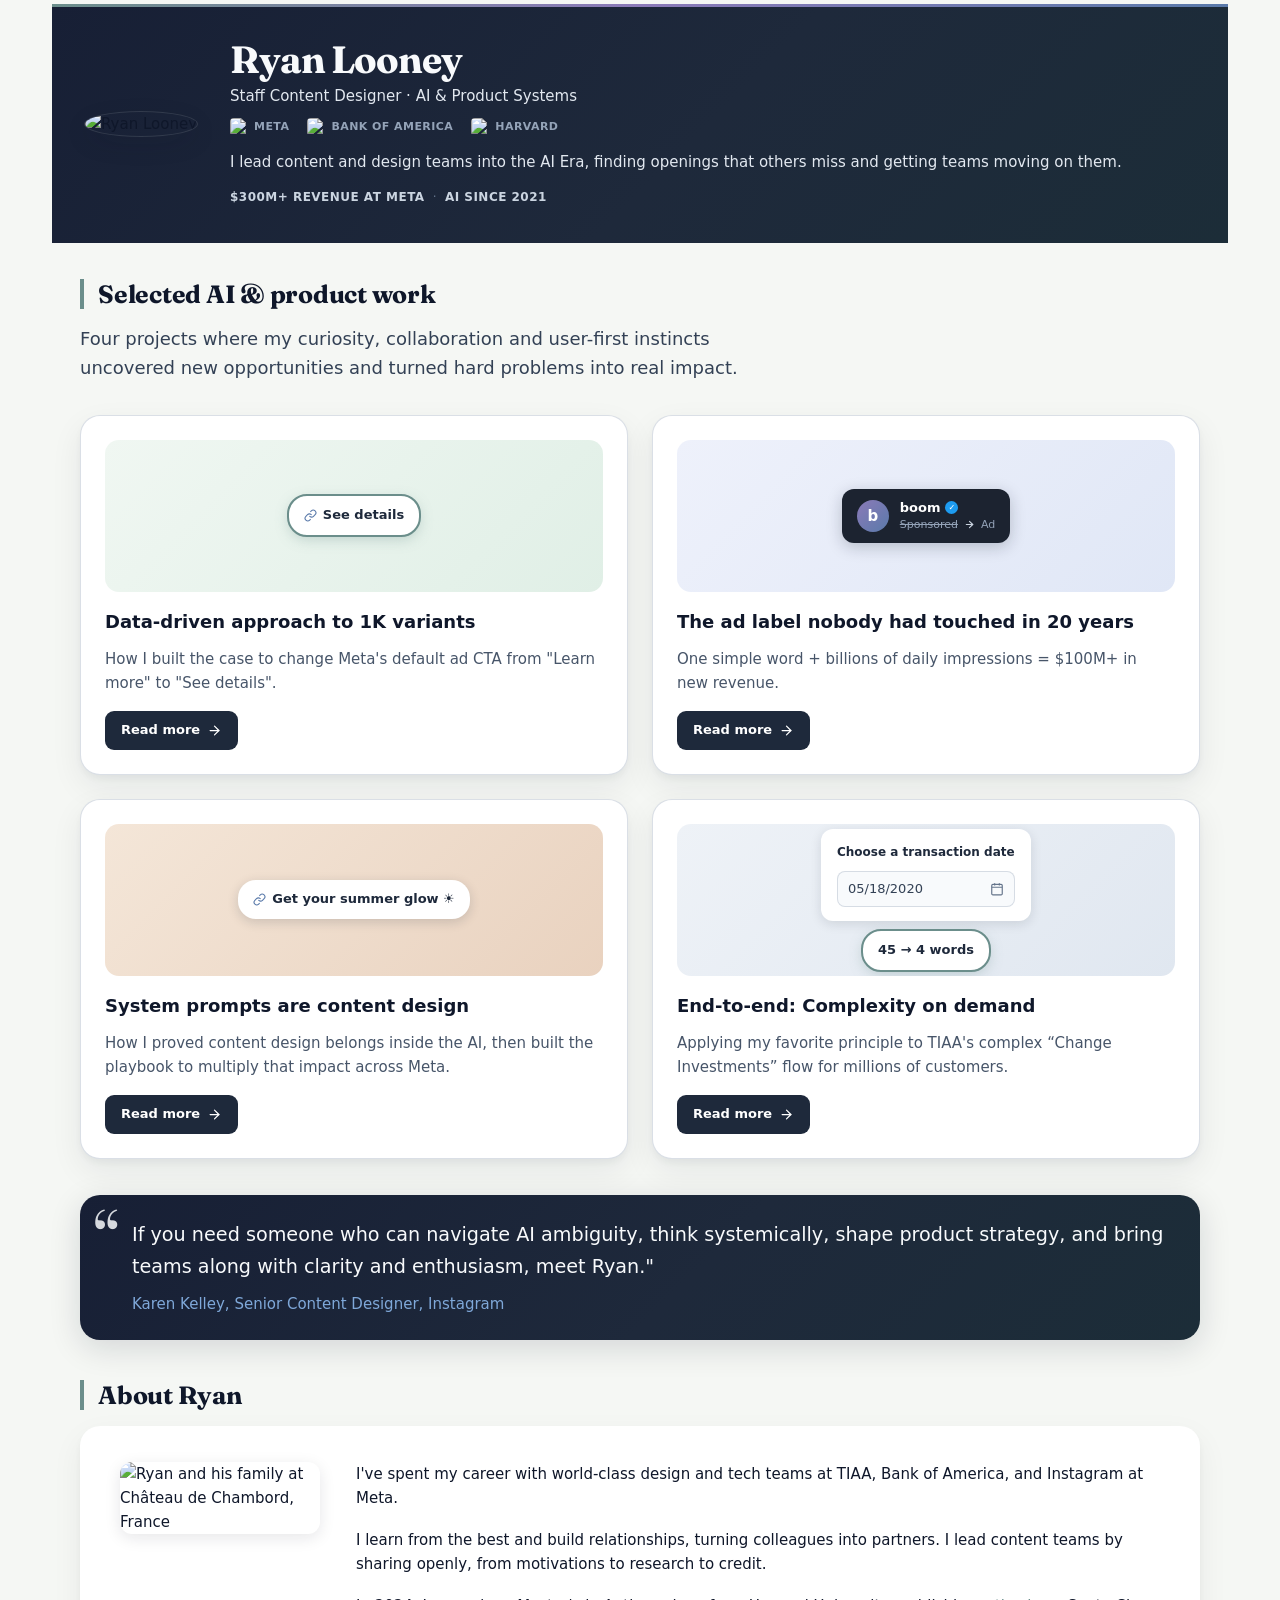
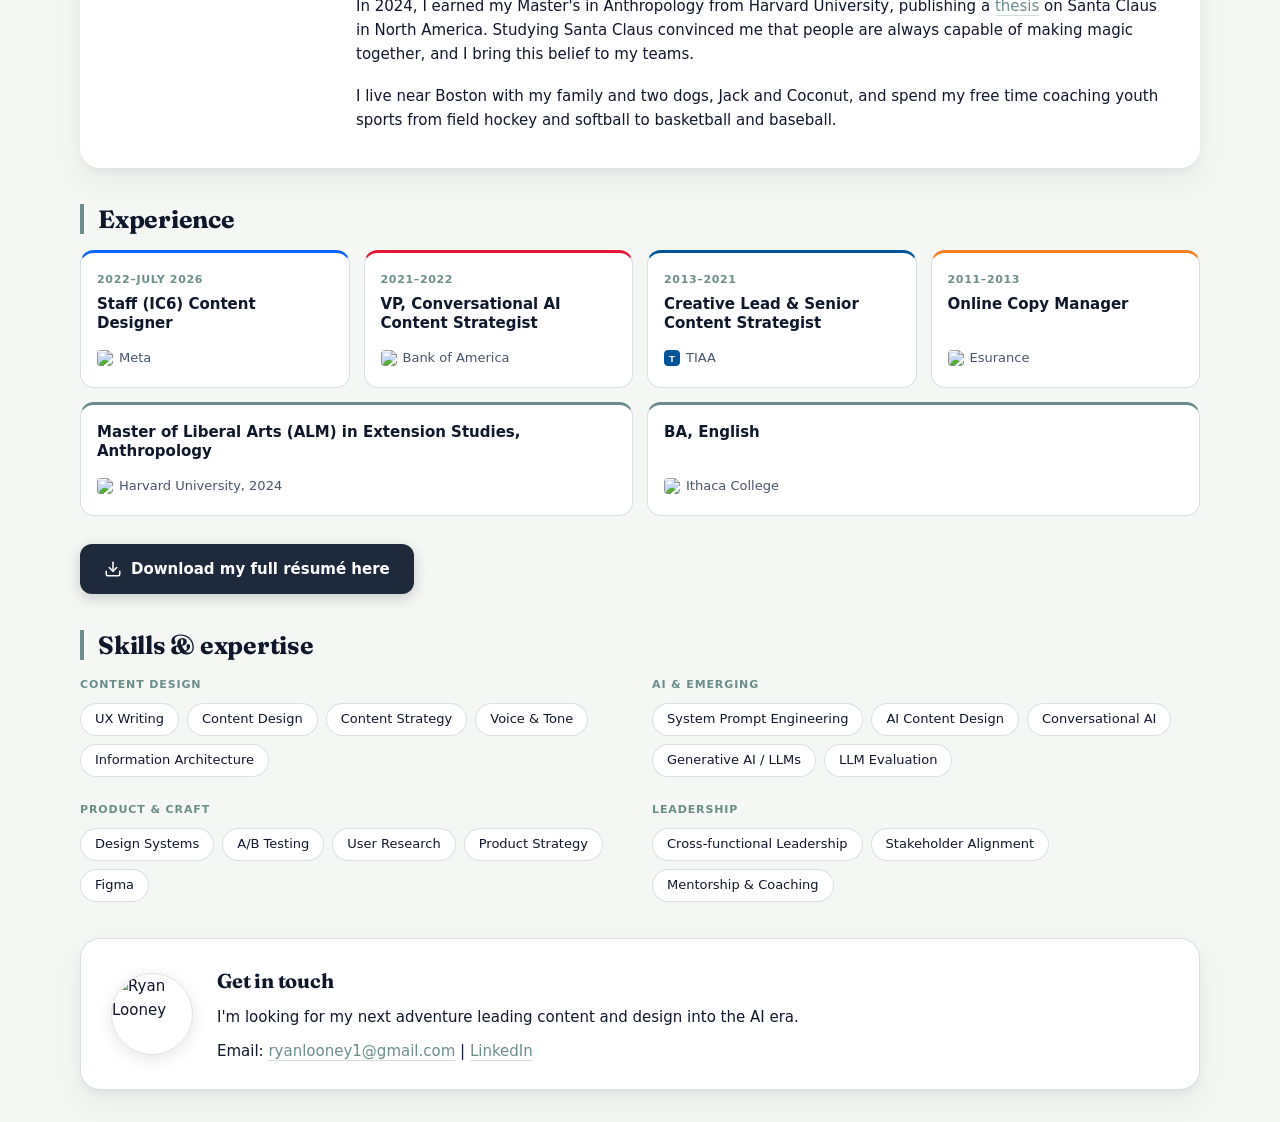
==== commit c72a4412: "Reorder case studies, simplify AI captions, and polish copy - Homepage: reorder to Data-driven -> Ad" ====
--- a/index.html
+++ b/index.html
@@ -5,7 +5,7 @@
 <meta name="viewport" content="width=device-width, initial-scale=1">
 <title>Ryan Looney | Staff Content Designer</title>
 <meta name="description" content="Staff Content Designer at Meta with 20+ years experience in UX writing, AI content design, and product systems. Proven impact at scale — billions of impressions, hundreds of millions in revenue.">
-<link rel="stylesheet" href="style.css?v=20260623">
+<link rel="stylesheet" href="style.css?v=20260709">
 <link rel="preconnect" href="https://fonts.googleapis.com">
 <link href="https://fonts.googleapis.com/css2?family=Fraunces:wght@700;900&display=swap" rel="stylesheet">
 </head>
@@ -55,12 +55,12 @@
 <h2 class="section-title">Selected AI &amp; product work</h2>
 <p class="section-intro">Four projects where my curiosity, collaboration and user-first instincts uncovered new opportunities and turned hard problems into real impact.</p>
 <div class="card-grid">
-<a class="card" href="case-study-ai-content.html">
-<div class="case-thumb case-thumb--ai">
-<span class="ui-chip"><svg class="chip-ico" width="13" height="13" viewBox="0 0 24 24" aria-hidden="true"><path d="M10 13a5 5 0 0 0 7.54.54l3-3a5 5 0 0 0-7.07-7.07l-1.72 1.71"></path><path d="M14 11a5 5 0 0 0-7.54-.54l-3 3a5 5 0 0 0 7.07 7.07l1.71-1.71"></path></svg>Get your summer glow ☀️</span>
-</div>
-<h3 class="card-title">System prompts are content design</h3>
-<p>How I proved content design belongs inside the AI, then built the playbook to multiply that impact across Meta.</p>
+<a class="card" href="case-study-default-cta.html">
+<div class="case-thumb case-thumb--cta">
+<span class="ui-chip ui-chip--win"><svg class="chip-ico" width="13" height="13" viewBox="0 0 24 24" aria-hidden="true"><path d="M10 13a5 5 0 0 0 7.54.54l3-3a5 5 0 0 0-7.07-7.07l-1.72 1.71"></path><path d="M14 11a5 5 0 0 0-7.54-.54l-3 3a5 5 0 0 0 7.07 7.07l1.71-1.71"></path></svg>See details</span>
+</div>
+<h3 class="card-title">Data-driven approach to 1K variants</h3>
+<p>How I built the case to change Meta's default ad CTA from "Learn more" to "See details".</p>
 <span class="card-readmore">Read more <svg class="rm-arrow" width="15" height="15" viewBox="0 0 24 24" aria-hidden="true"><line x1="5" y1="12" x2="19" y2="12"></line><polyline points="12 5 19 12 12 19"></polyline></svg></span>
 </a>
 <a class="card" href="case-study-ad-label.html">
@@ -74,12 +74,12 @@
 <p>One simple word + billions of daily impressions = $100M+ in new revenue.</p>
 <span class="card-readmore">Read more <svg class="rm-arrow" width="15" height="15" viewBox="0 0 24 24" aria-hidden="true"><line x1="5" y1="12" x2="19" y2="12"></line><polyline points="12 5 19 12 12 19"></polyline></svg></span>
 </a>
-<a class="card" href="case-study-default-cta.html">
-<div class="case-thumb case-thumb--cta">
-<span class="ui-chip ui-chip--win"><svg class="chip-ico" width="13" height="13" viewBox="0 0 24 24" aria-hidden="true"><path d="M10 13a5 5 0 0 0 7.54.54l3-3a5 5 0 0 0-7.07-7.07l-1.72 1.71"></path><path d="M14 11a5 5 0 0 0-7.54-.54l-3 3a5 5 0 0 0 7.07 7.07l1.71-1.71"></path></svg>See details</span>
-</div>
-<h3 class="card-title">Data-driven content</h3>
-<p>How I built the case to change Meta's default ad CTA from "Learn more" to "See details".</p>
+<a class="card" href="case-study-ai-content.html">
+<div class="case-thumb case-thumb--ai">
+<span class="ui-chip"><svg class="chip-ico" width="13" height="13" viewBox="0 0 24 24" aria-hidden="true"><path d="M10 13a5 5 0 0 0 7.54.54l3-3a5 5 0 0 0-7.07-7.07l-1.72 1.71"></path><path d="M14 11a5 5 0 0 0-7.54-.54l-3 3a5 5 0 0 0 7.07 7.07l1.71-1.71"></path></svg>Get your summer glow ☀️</span>
+</div>
+<h3 class="card-title">System prompts are content design</h3>
+<p>How I proved content design belongs inside the AI, then built the playbook to multiply that impact across Meta.</p>
 <span class="card-readmore">Read more <svg class="rm-arrow" width="15" height="15" viewBox="0 0 24 24" aria-hidden="true"><line x1="5" y1="12" x2="19" y2="12"></line><polyline points="12 5 19 12 12 19"></polyline></svg></span>
 </a>
 <a class="card" href="case-study-change-investments.html">
@@ -106,7 +106,6 @@
 <div class="about-card">
 <div class="about-media">
 <img src="family-photo.jpg" alt="Ryan and his family at Château de Chambord, France" class="about-photo">
-<p class="about-caption">My family in front of a real-life castle in France</p>
 </div>
 <div class="about-prose">
 <p>
@@ -162,7 +161,7 @@
 <div class="resume-cta">
 <a class="btn-resume" href="Ryan%20Looney_Resume%202026.pdf" download>
 <svg width="18" height="18" viewBox="0 0 24 24" aria-hidden="true"><path d="M21 15v4a2 2 0 0 1-2 2H5a2 2 0 0 1-2-2v-4"></path><polyline points="7 10 12 15 17 10"></polyline><line x1="12" y1="15" x2="12" y2="3"></line></svg>
-Download my full resume here
+Download my full résumé here
 </a>
 </div>
 </section>
--- a/style.css
+++ b/style.css
@@ -1266,7 +1266,7 @@
 }
 .cta-screens-labels{
   position:relative;
-  min-height:54px;
+  min-height:24px;
   margin-top:20px;
 }
 .cta-screens-item{
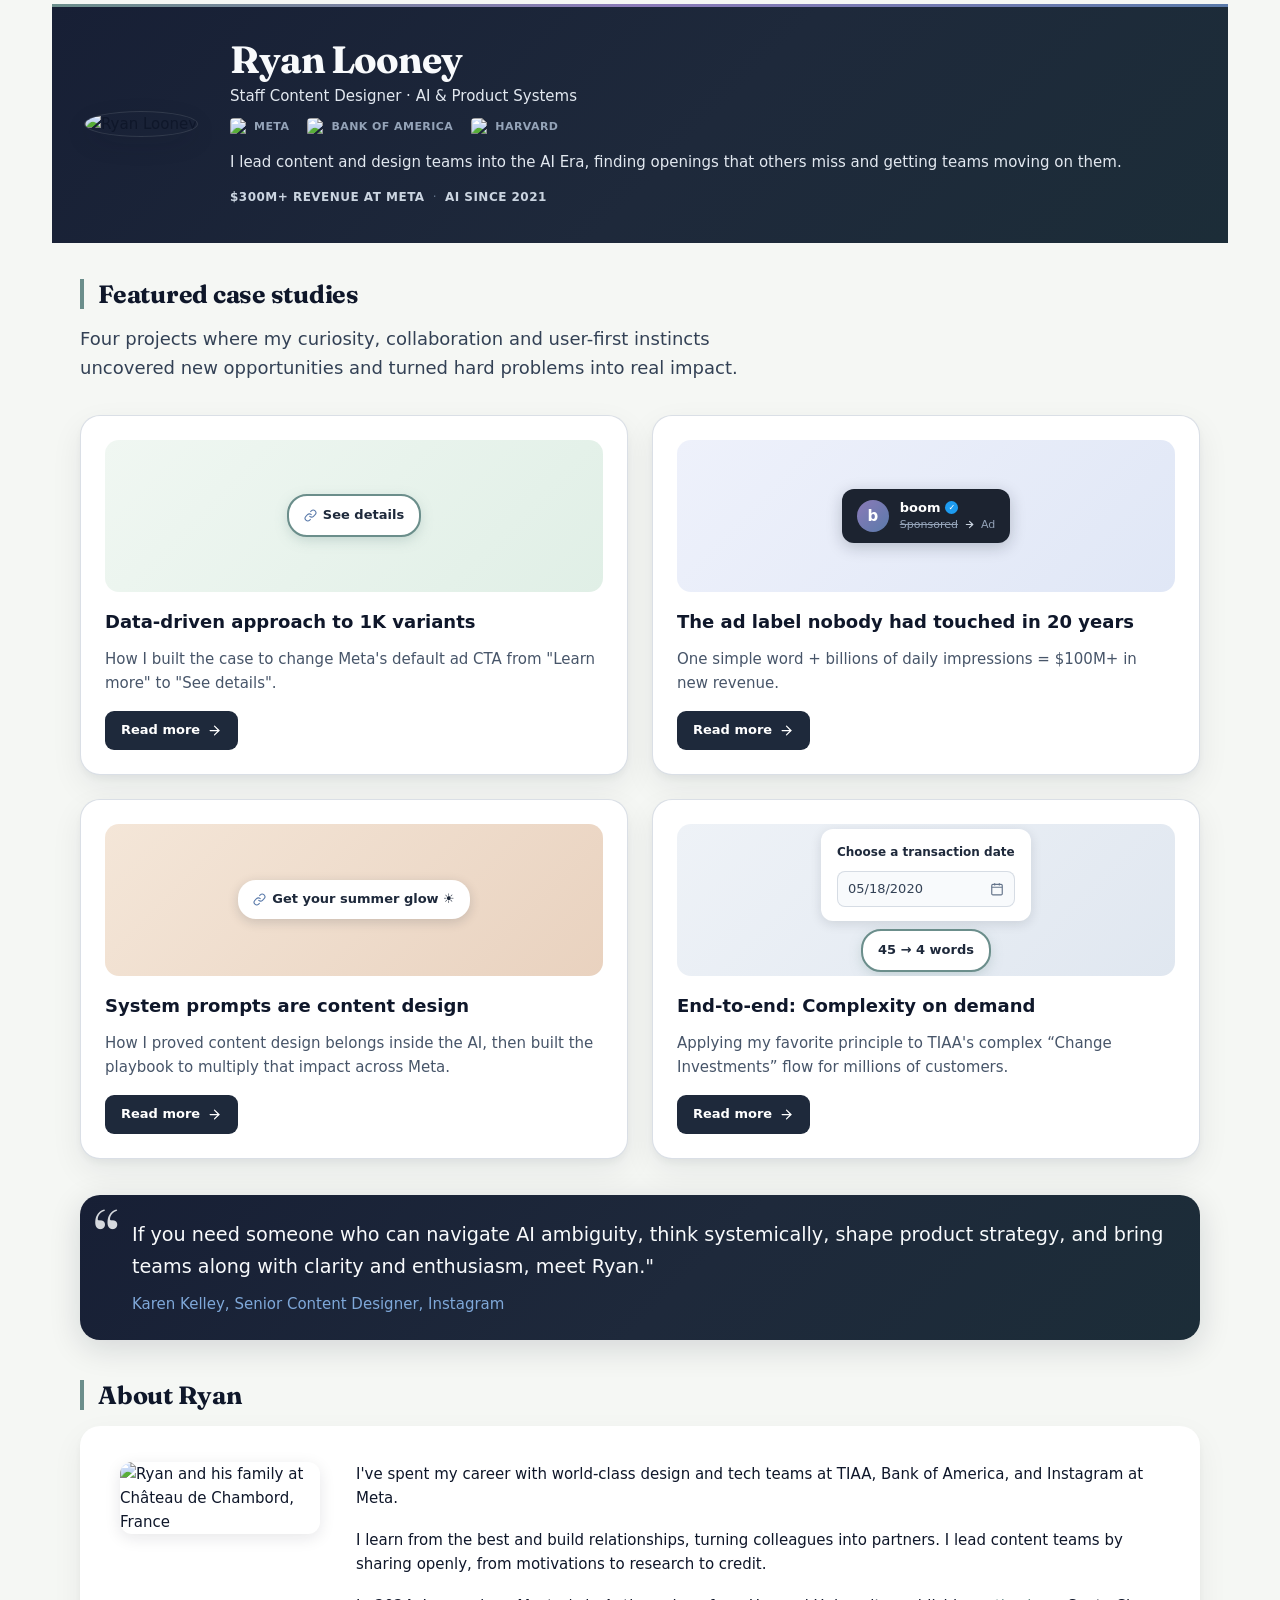
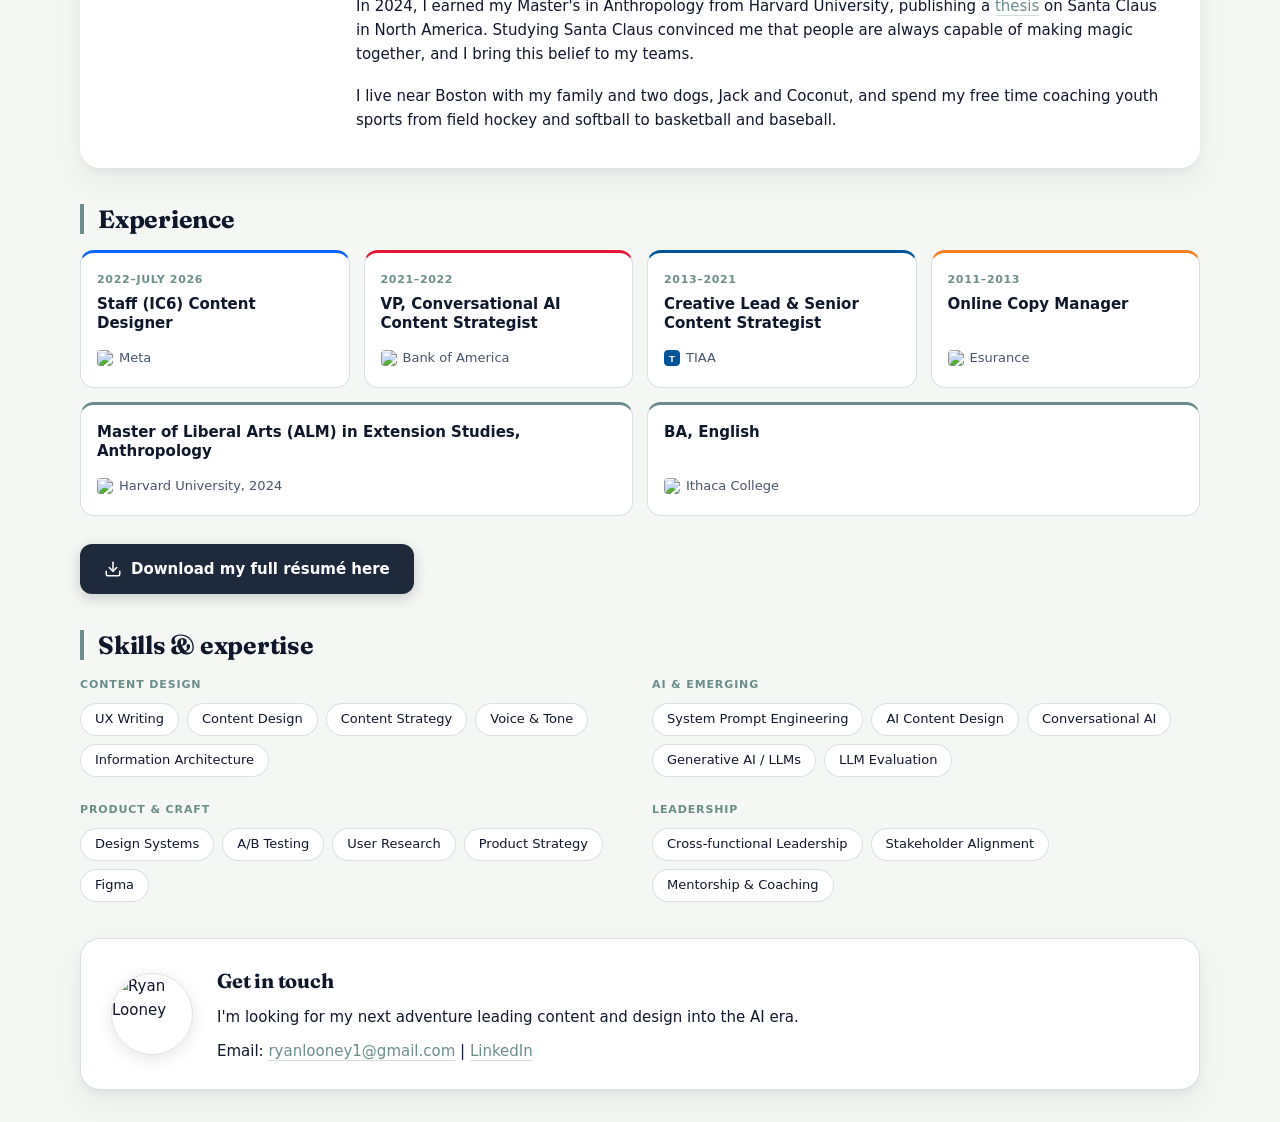
==== commit 462e062f: "Rename work section to 'Featured case studies'; fix intro line wrap - Homepage header: 'Selected AI " ====
--- a/index.html
+++ b/index.html
@@ -5,7 +5,7 @@
 <meta name="viewport" content="width=device-width, initial-scale=1">
 <title>Ryan Looney | Staff Content Designer</title>
 <meta name="description" content="Staff Content Designer at Meta with 20+ years experience in UX writing, AI content design, and product systems. Proven impact at scale — billions of impressions, hundreds of millions in revenue.">
-<link rel="stylesheet" href="style.css?v=20260709">
+<link rel="stylesheet" href="style.css?v=20260709b">
 <link rel="preconnect" href="https://fonts.googleapis.com">
 <link href="https://fonts.googleapis.com/css2?family=Fraunces:wght@700;900&display=swap" rel="stylesheet">
 </head>
@@ -52,7 +52,7 @@
 </header>
 
 <section class="section" id="work">
-<h2 class="section-title">Selected AI &amp; product work</h2>
+<h2 class="section-title">Featured case studies</h2>
 <p class="section-intro">Four projects where my curiosity, collaboration and user-first instincts uncovered new opportunities and turned hard problems into real impact.</p>
 <div class="card-grid">
 <a class="card" href="case-study-default-cta.html">
--- a/style.css
+++ b/style.css
@@ -174,7 +174,8 @@
   font-size:18px;
   line-height:1.6;
   color:var(--muted);
-  max-width:60ch;
+  max-width:72ch;
+  text-wrap:balance;
   margin:0 0 32px;
 }
 
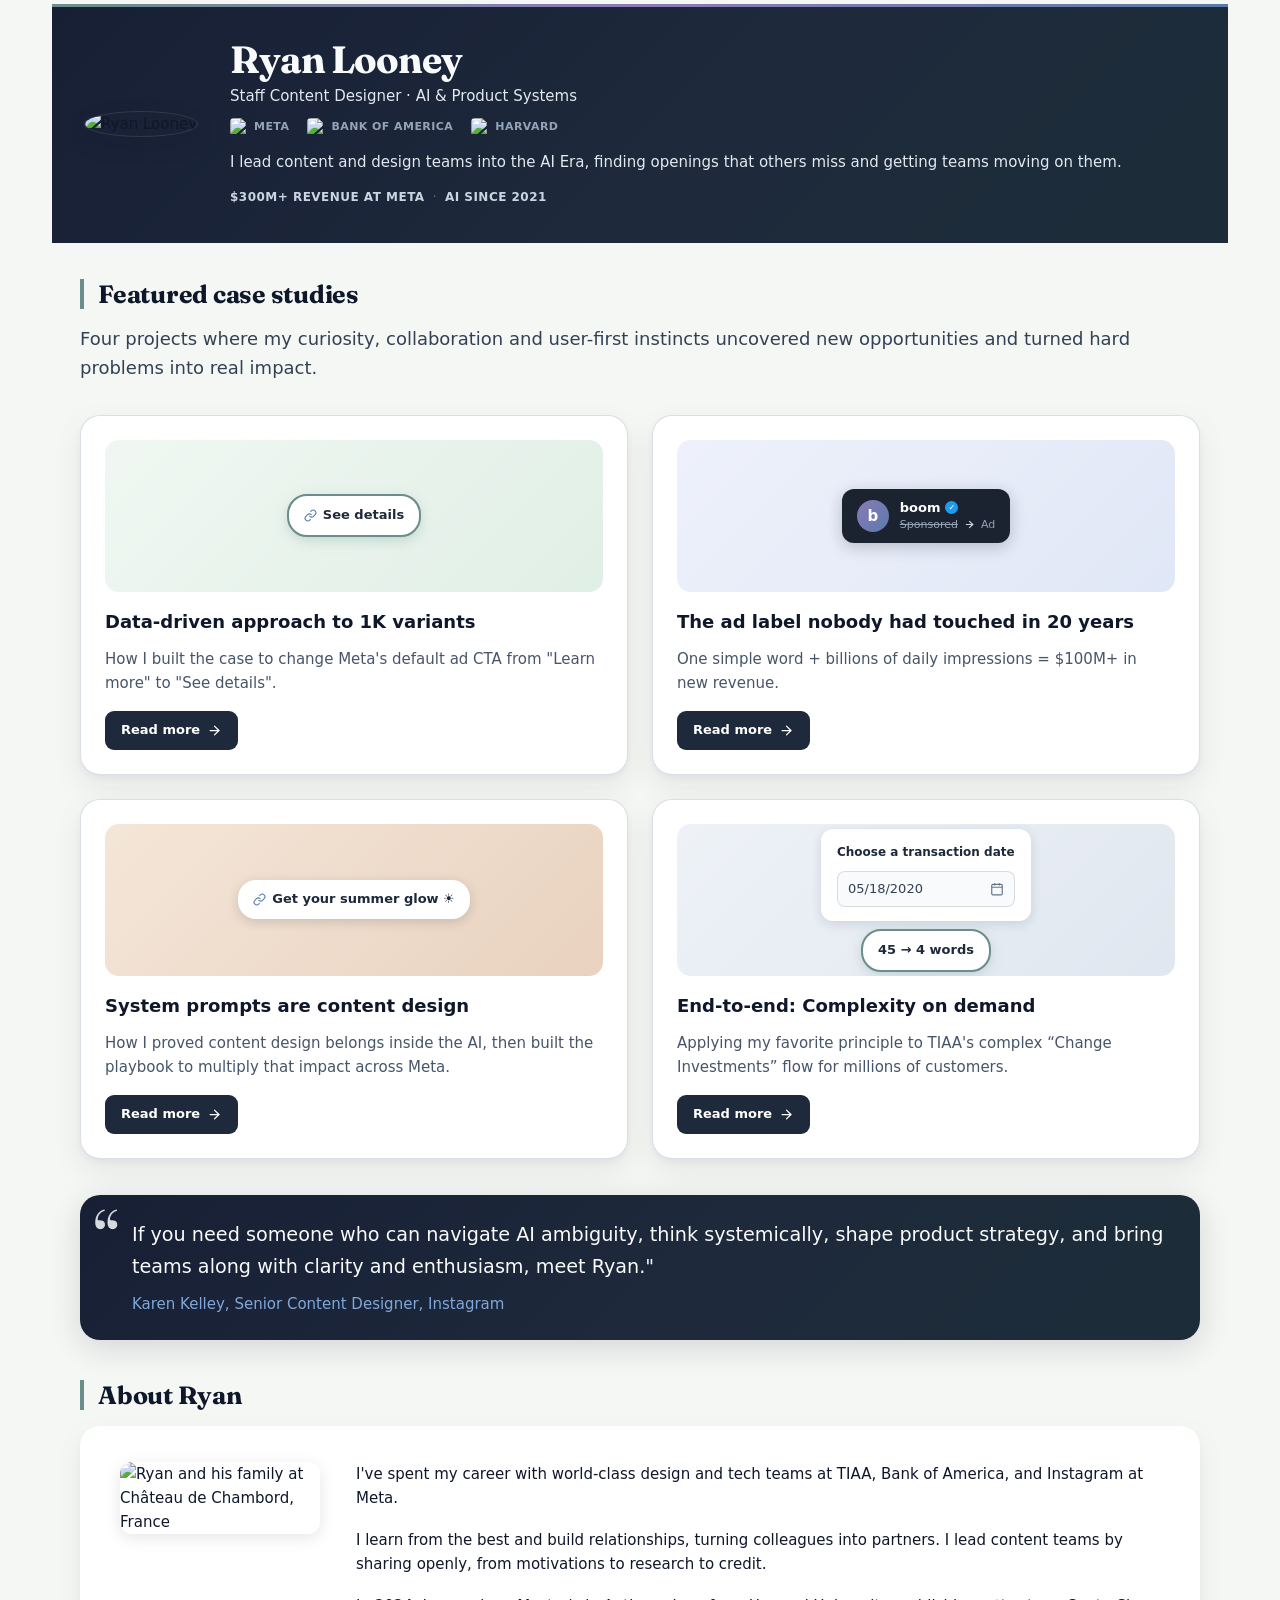
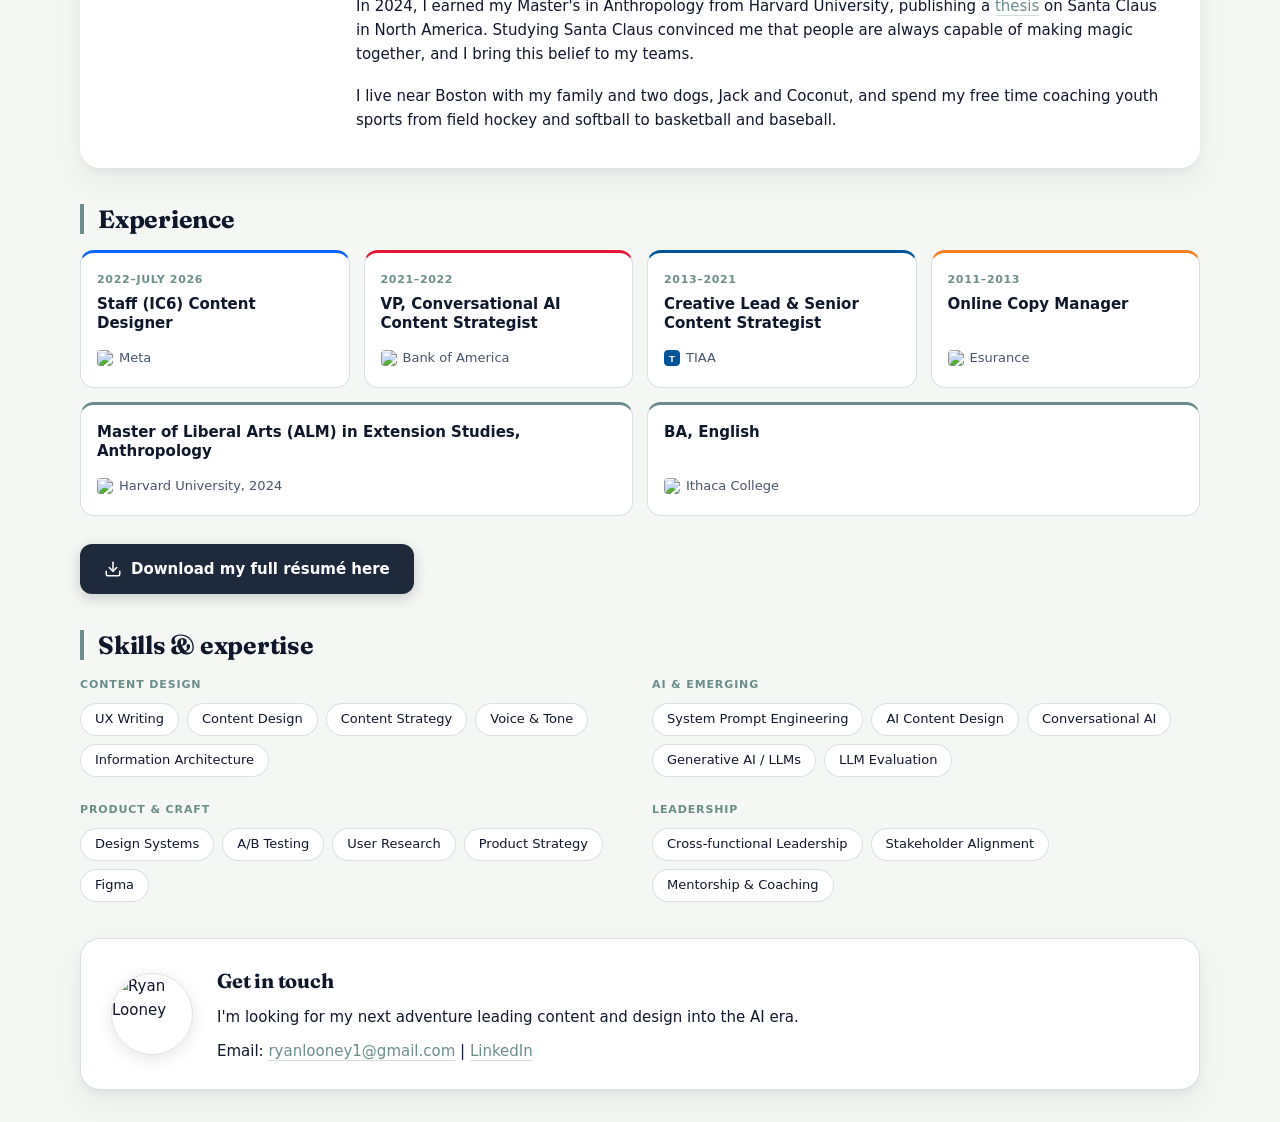
==== commit 1f688164: "Fix section intro: span full content width (was capped, looked cut off) - .section-intro: drop the m" ====
--- a/index.html
+++ b/index.html
@@ -5,7 +5,7 @@
 <meta name="viewport" content="width=device-width, initial-scale=1">
 <title>Ryan Looney | Staff Content Designer</title>
 <meta name="description" content="Staff Content Designer at Meta with 20+ years experience in UX writing, AI content design, and product systems. Proven impact at scale — billions of impressions, hundreds of millions in revenue.">
-<link rel="stylesheet" href="style.css?v=20260709b">
+<link rel="stylesheet" href="style.css?v=20260709c">
 <link rel="preconnect" href="https://fonts.googleapis.com">
 <link href="https://fonts.googleapis.com/css2?family=Fraunces:wght@700;900&display=swap" rel="stylesheet">
 </head>
--- a/style.css
+++ b/style.css
@@ -174,8 +174,7 @@
   font-size:18px;
   line-height:1.6;
   color:var(--muted);
-  max-width:72ch;
-  text-wrap:balance;
+  text-wrap:pretty;
   margin:0 0 32px;
 }
 
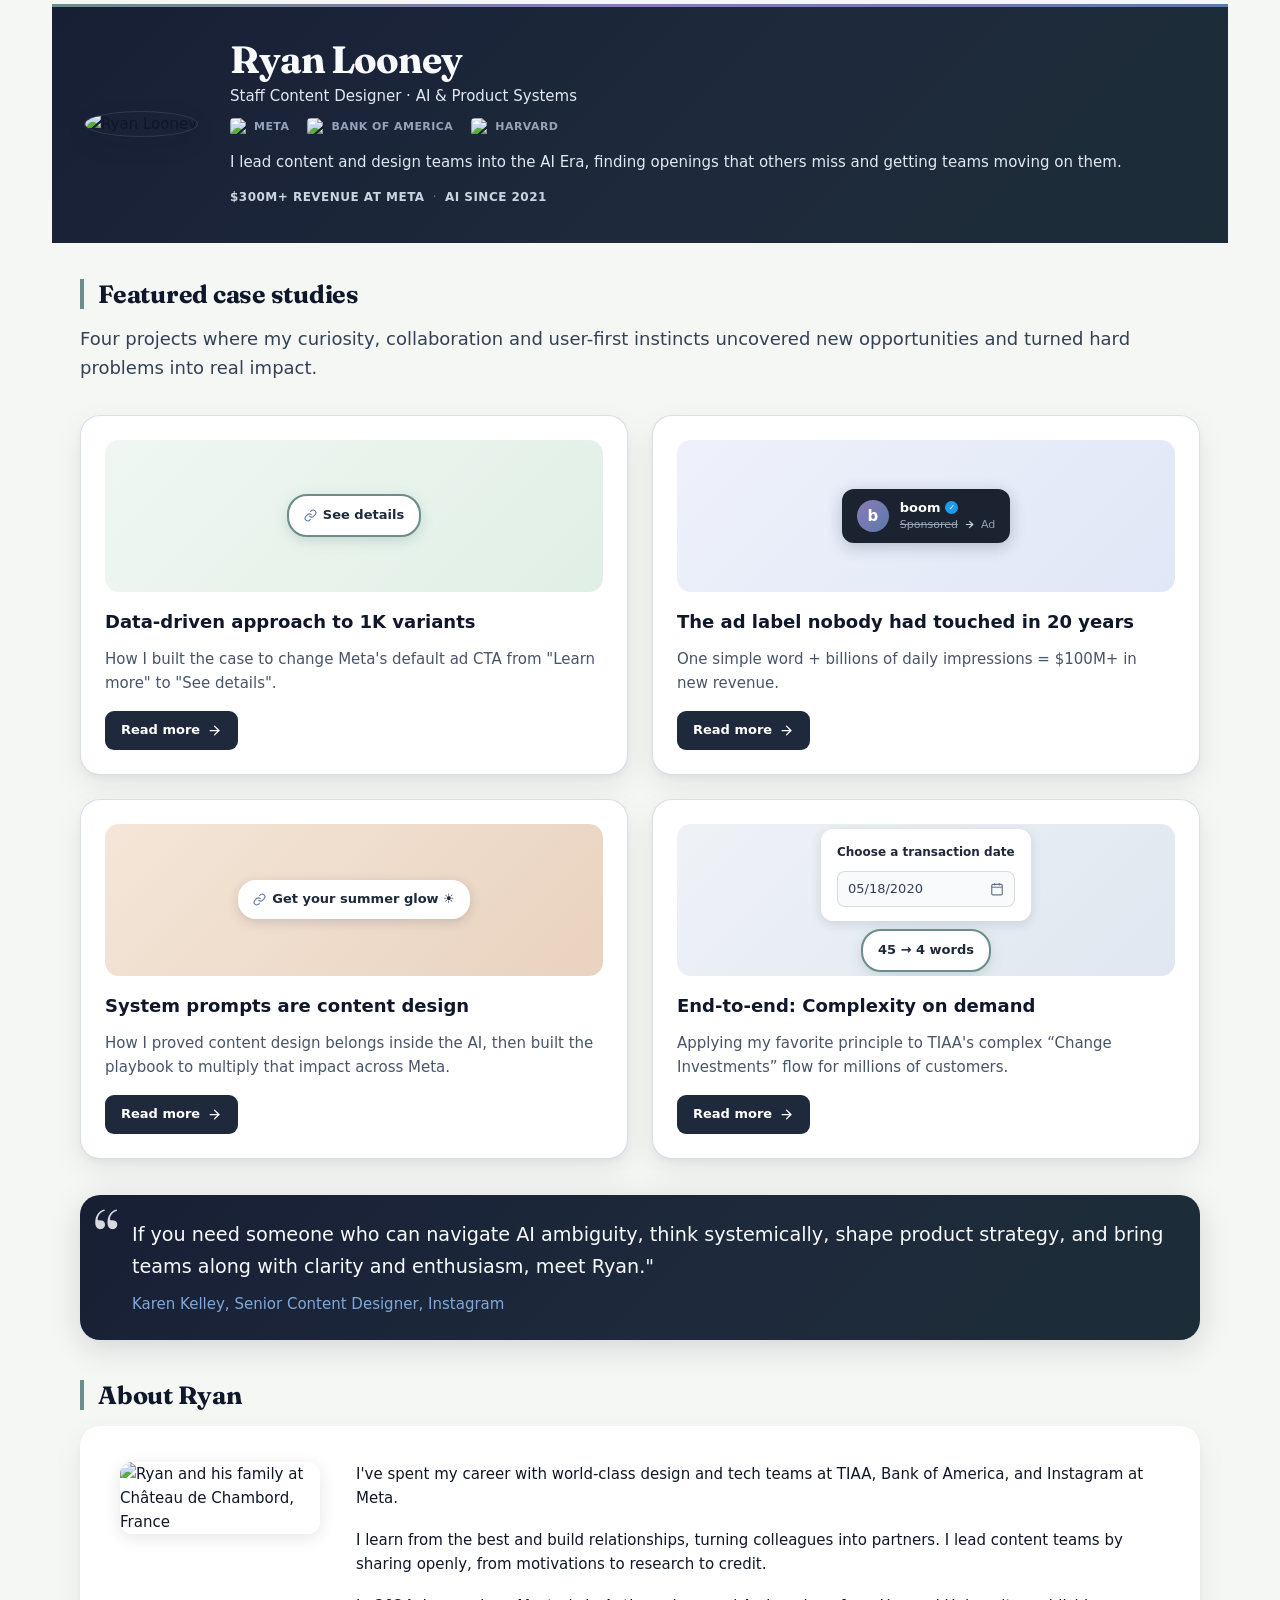
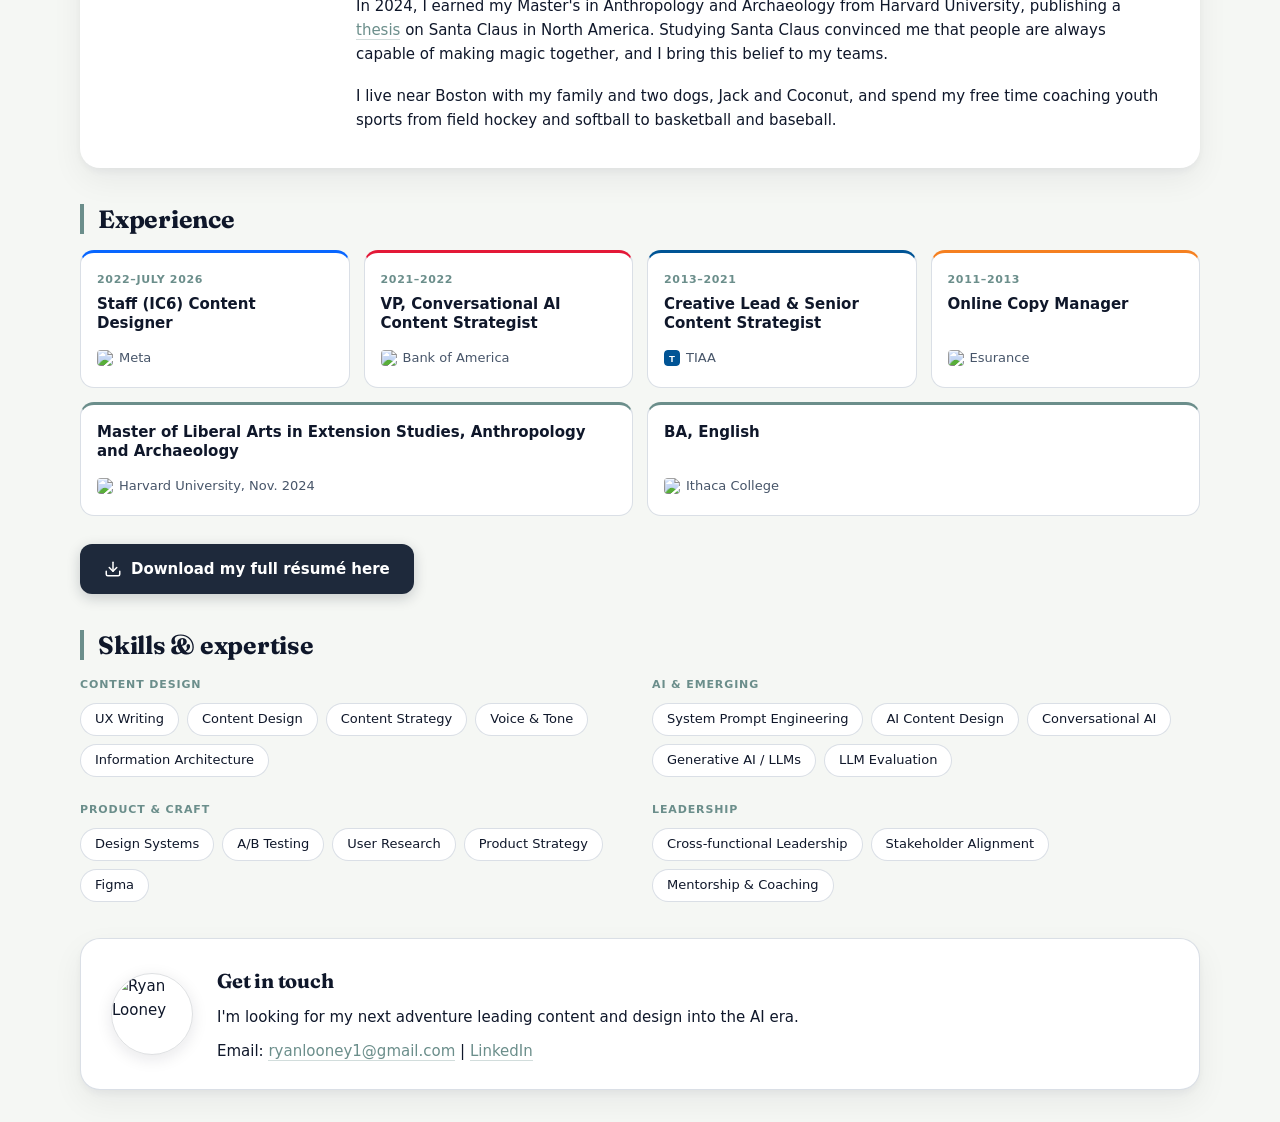
==== commit 42719902: "Update resume to latest; align Harvard degree to official name - Replace resume PDF with latest vers" ====
--- a/index.html
+++ b/index.html
@@ -115,7 +115,7 @@
 I learn from the best and build relationships, turning colleagues into partners. I lead content teams by sharing openly, from motivations to research to credit.
 </p>
 <p>
-In 2024, I earned my Master's in Anthropology from Harvard University, publishing a <a href="https://dash.harvard.edu/entities/publication/1bf64f04-dd02-4241-80ca-16e0665d2685">thesis</a> on Santa Claus in North America. Studying Santa Claus convinced me that people are always capable of making magic together, and I bring this belief to my teams.
+In 2024, I earned my Master's in Anthropology and Archaeology from Harvard University, publishing a <a href="https://dash.harvard.edu/entities/publication/1bf64f04-dd02-4241-80ca-16e0665d2685">thesis</a> on Santa Claus in North America. Studying Santa Claus convinced me that people are always capable of making magic together, and I bring this belief to my teams.
 </p>
 <p>
 I live near Boston with my family and two dogs, Jack and Coconut, and spend my free time coaching youth sports from field hockey and softball to basketball and baseball.
@@ -150,8 +150,8 @@
 </div>
 <div class="timeline-education">
 <div class="timeline-edu-item">
-<div class="timeline-role">Master of Liberal Arts (ALM) in Extension Studies, Anthropology</div>
-<div class="timeline-company"><img src="logos/harvard.png" class="timeline-logo" alt="Harvard">Harvard University, 2024</div>
+<div class="timeline-role">Master of Liberal Arts in Extension Studies, Anthropology and Archaeology</div>
+<div class="timeline-company"><img src="logos/harvard.png" class="timeline-logo" alt="Harvard">Harvard University, Nov. 2024</div>
 </div>
 <div class="timeline-edu-item">
 <div class="timeline-role">BA, English</div>
@@ -159,7 +159,7 @@
 </div>
 </div>
 <div class="resume-cta">
-<a class="btn-resume" href="Ryan%20Looney_Resume%202026.pdf" download>
+<a class="btn-resume" href="Ryan%20Looney_Resume%202026.pdf?v=20260710" download>
 <svg width="18" height="18" viewBox="0 0 24 24" aria-hidden="true"><path d="M21 15v4a2 2 0 0 1-2 2H5a2 2 0 0 1-2-2v-4"></path><polyline points="7 10 12 15 17 10"></polyline><line x1="12" y1="15" x2="12" y2="3"></line></svg>
 Download my full résumé here
 </a>
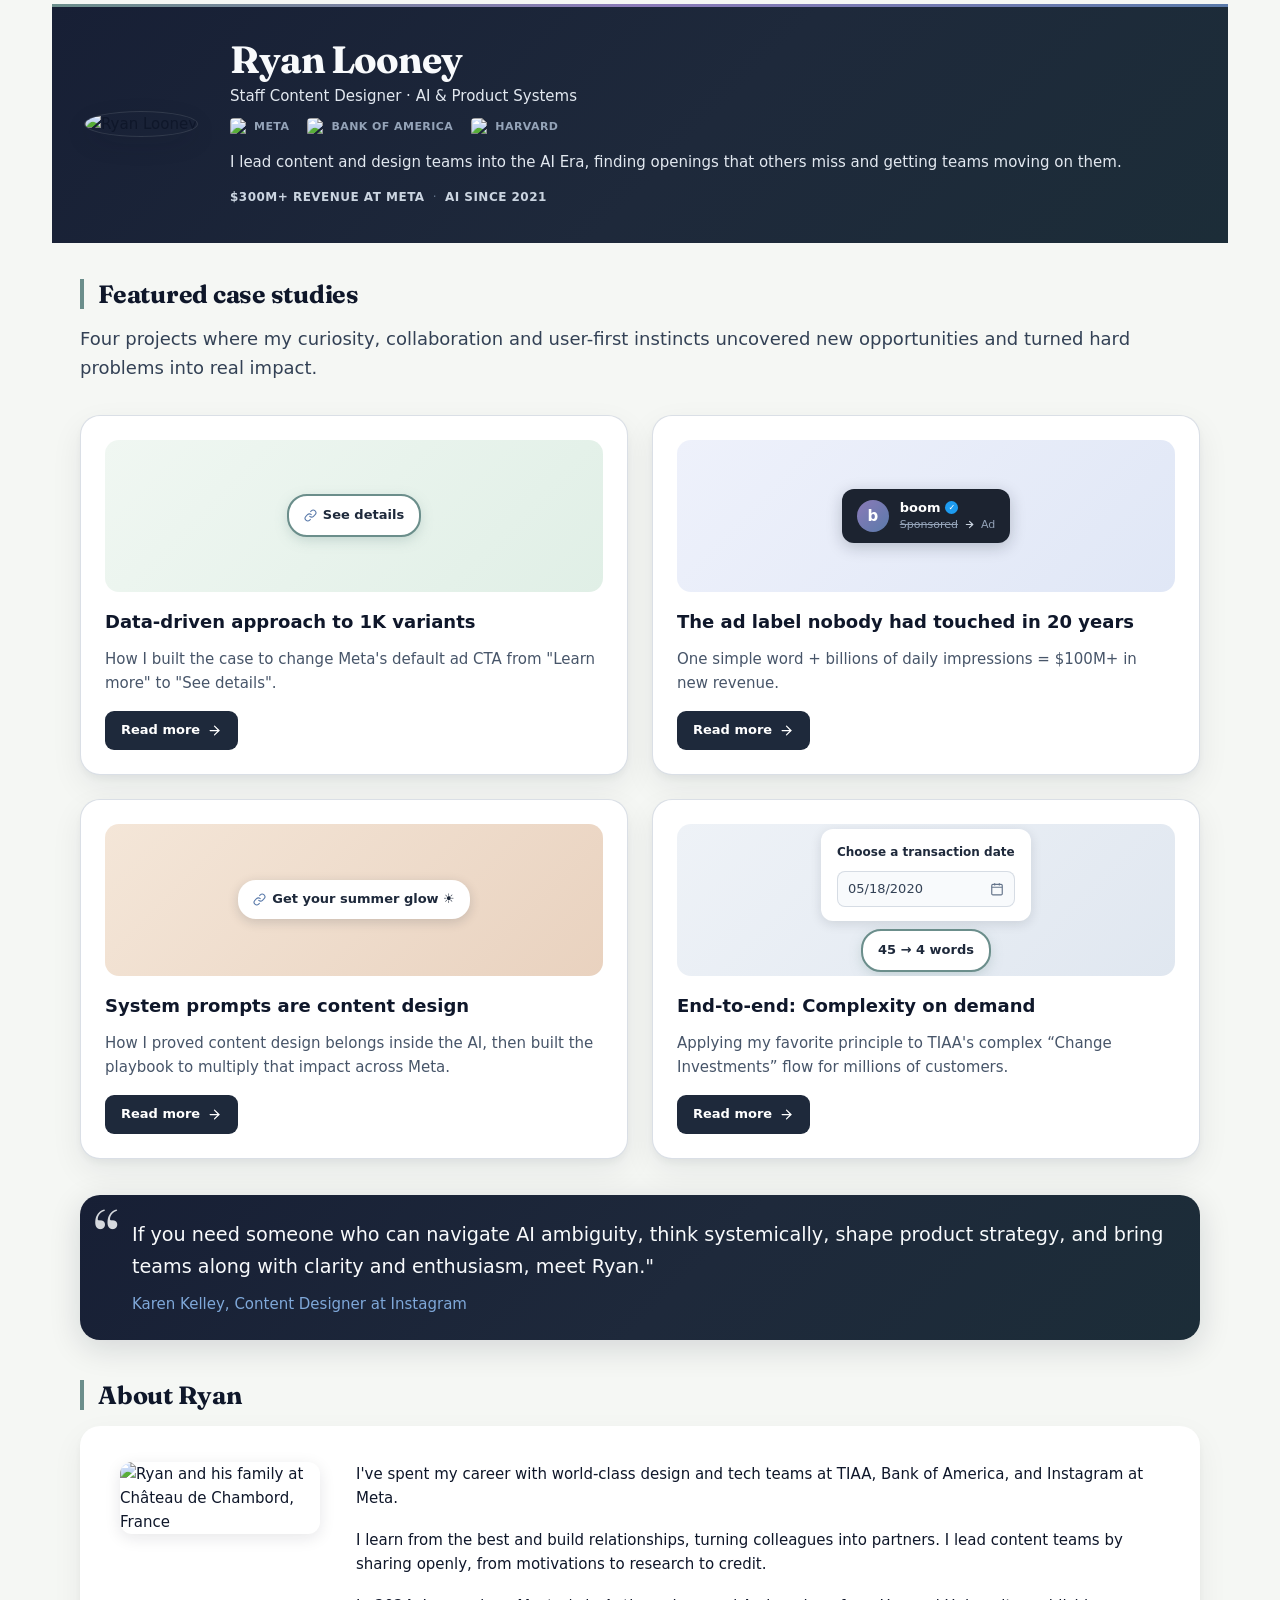
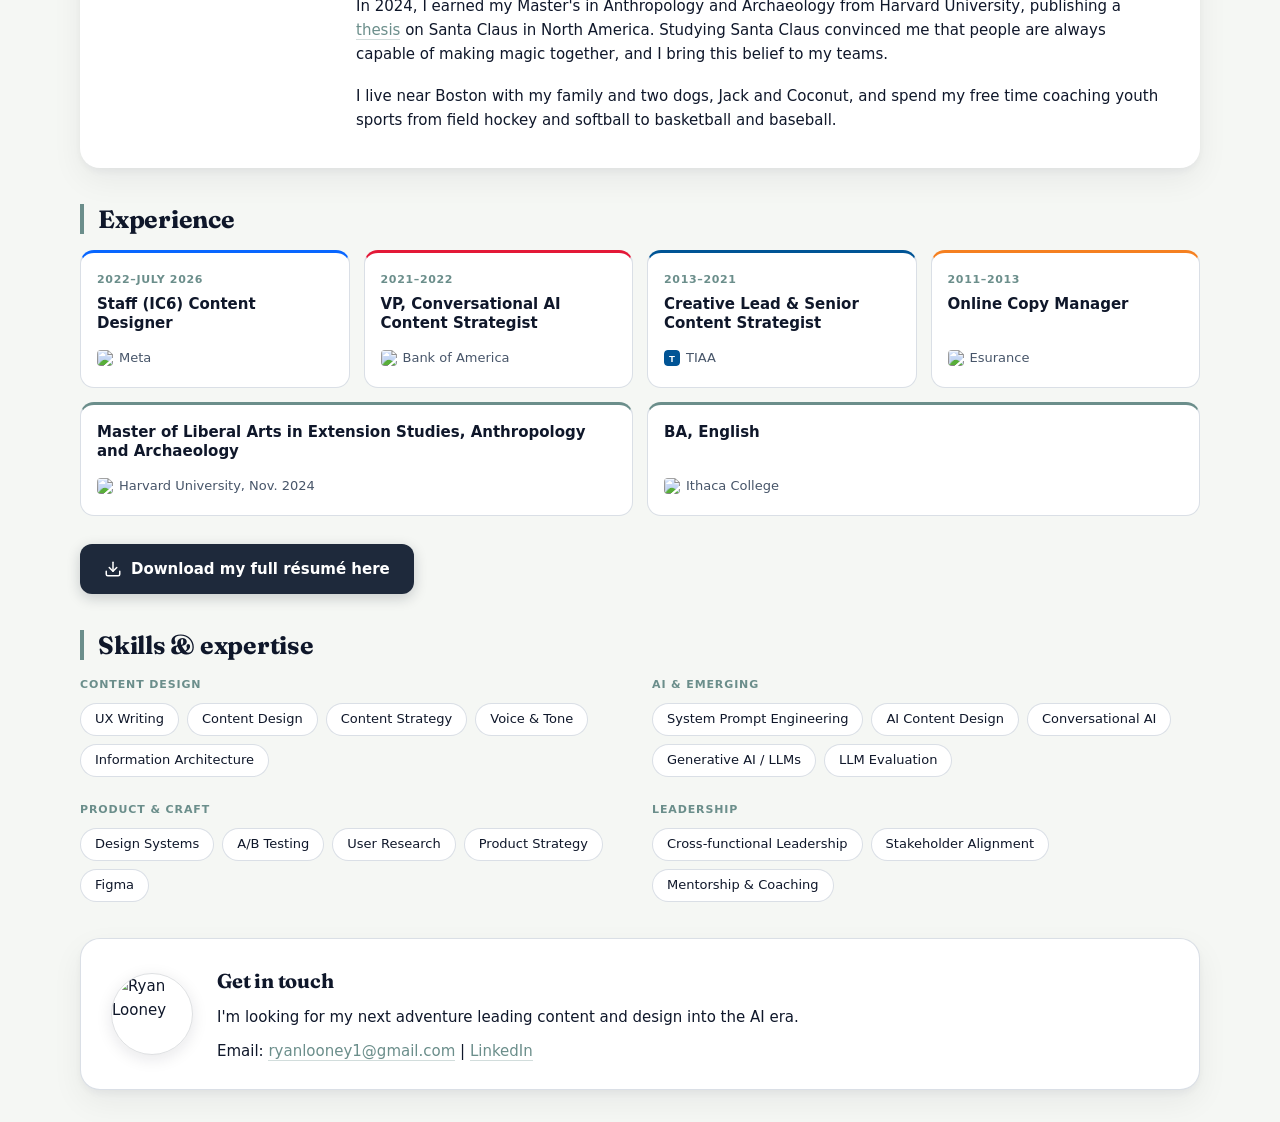
==== commit 29864adf: "Update Karen Kelley attribution to 'Content Designer at Instagram'" ====
--- a/index.html
+++ b/index.html
@@ -100,7 +100,7 @@
 <section class="section" id="about">
 <div class="pullquote pullquote--dark">
 <blockquote>If you need someone who can navigate AI ambiguity, think systemically, shape product strategy, and bring teams along with clarity and enthusiasm, meet Ryan."</blockquote>
-<cite>Karen Kelley, Senior Content Designer, Instagram</cite>
+<cite>Karen Kelley, Content Designer at Instagram</cite>
 </div>
 <h2 class="section-title">About Ryan</h2>
 <div class="about-card">
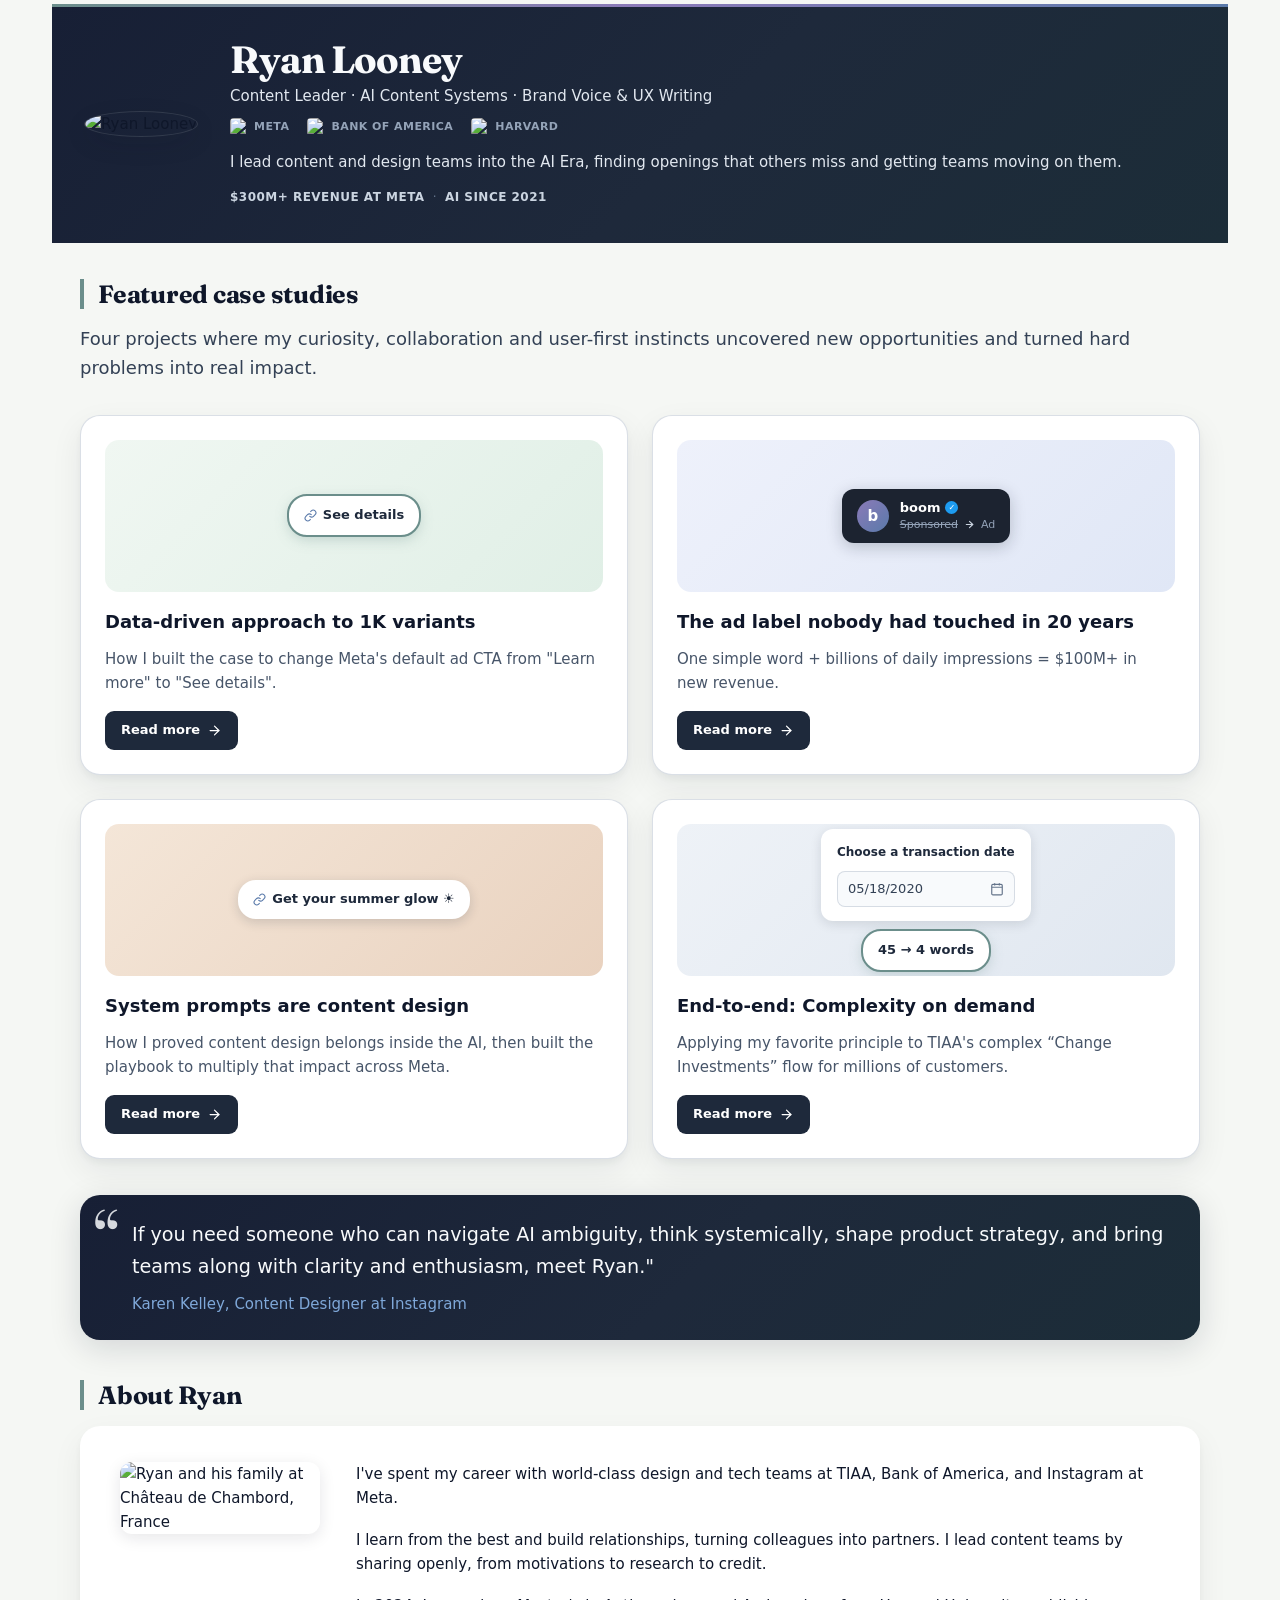
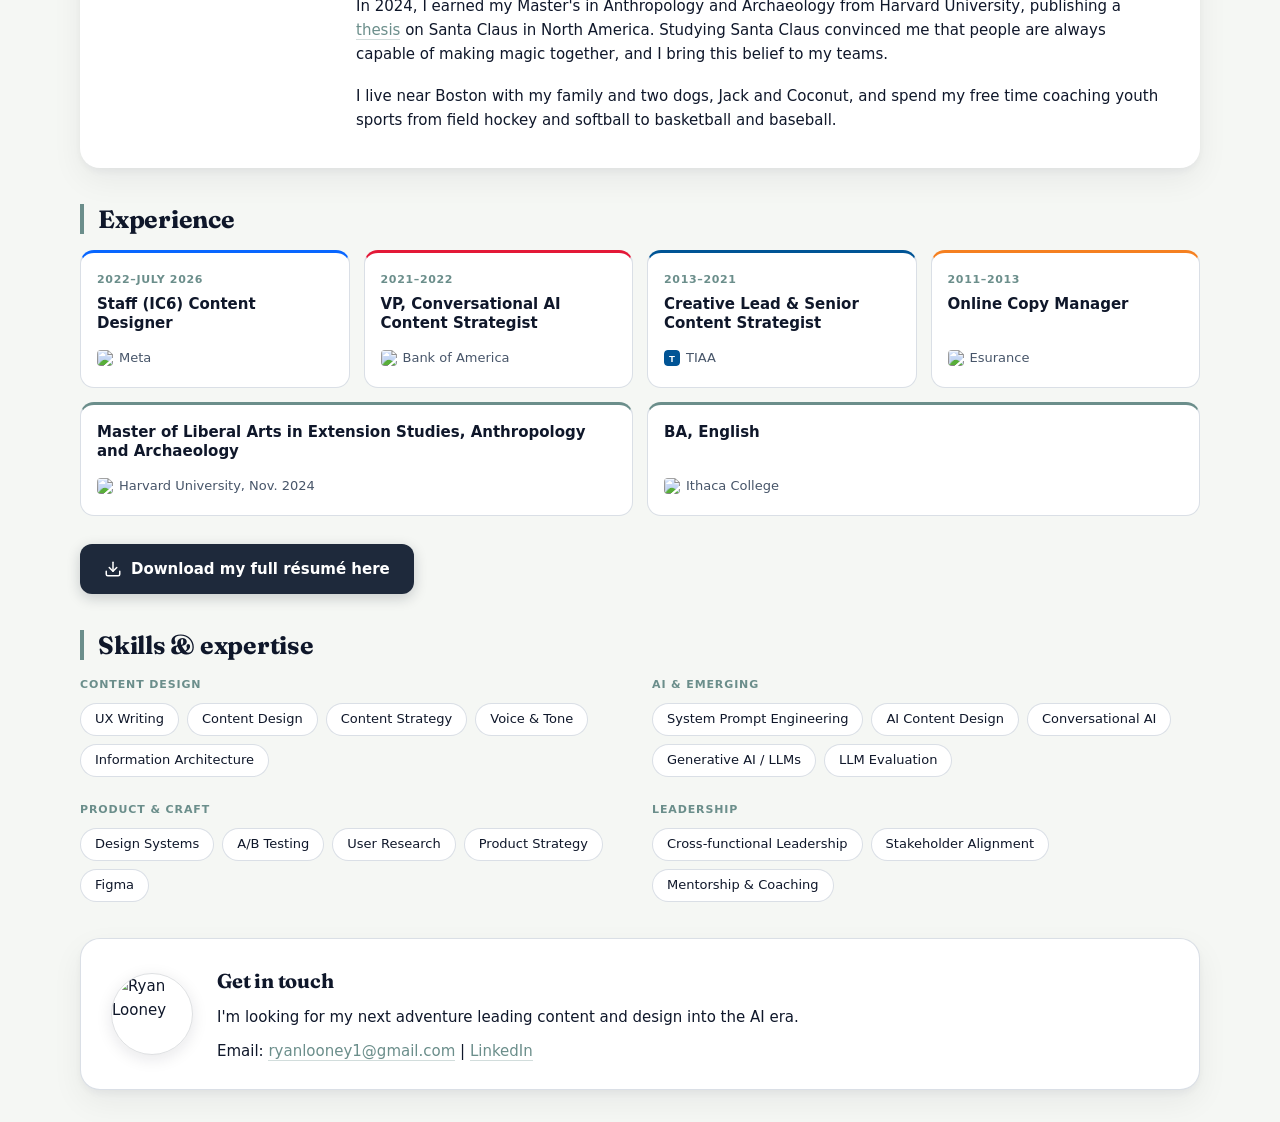
==== commit 17e9bb5c: "Update homepage header to Content Leader positioning" ====
--- a/index.html
+++ b/index.html
@@ -3,8 +3,8 @@
 <head>
 <meta charset="utf-8">
 <meta name="viewport" content="width=device-width, initial-scale=1">
-<title>Ryan Looney | Staff Content Designer</title>
-<meta name="description" content="Staff Content Designer at Meta with 20+ years experience in UX writing, AI content design, and product systems. Proven impact at scale — billions of impressions, hundreds of millions in revenue.">
+<title>Ryan Looney | Content Leader</title>
+<meta name="description" content="Content leader with 20+ years shaping product language at scale — AI content systems, brand voice, and UX writing. Proven impact — billions of impressions, hundreds of millions in revenue.">
 <link rel="stylesheet" href="style.css?v=20260709c">
 <link rel="preconnect" href="https://fonts.googleapis.com">
 <link href="https://fonts.googleapis.com/css2?family=Fraunces:wght@700;900&display=swap" rel="stylesheet">
@@ -23,7 +23,7 @@
 </div>
 <div class="hero-text">
 <h1>Ryan Looney</h1>
-<p class="hero-title">Staff Content Designer · AI &amp; Product Systems</p>
+<p class="hero-title">Content Leader · AI Content Systems · Brand Voice &amp; UX Writing</p>
 <div class="hero-logos">
 <div class="hero-logo-item">
 <img src="logos/meta.png" class="hero-logo" alt="Meta">
@@ -159,7 +159,7 @@
 </div>
 </div>
 <div class="resume-cta">
-<a class="btn-resume" href="Ryan%20Looney_Resume%202026.pdf?v=20260710" download>
+<a class="btn-resume" href="Ryan%20Looney_Resume%202026.pdf?v=20260710b" download>
 <svg width="18" height="18" viewBox="0 0 24 24" aria-hidden="true"><path d="M21 15v4a2 2 0 0 1-2 2H5a2 2 0 0 1-2-2v-4"></path><polyline points="7 10 12 15 17 10"></polyline><line x1="12" y1="15" x2="12" y2="3"></line></svg>
 Download my full résumé here
 </a>
